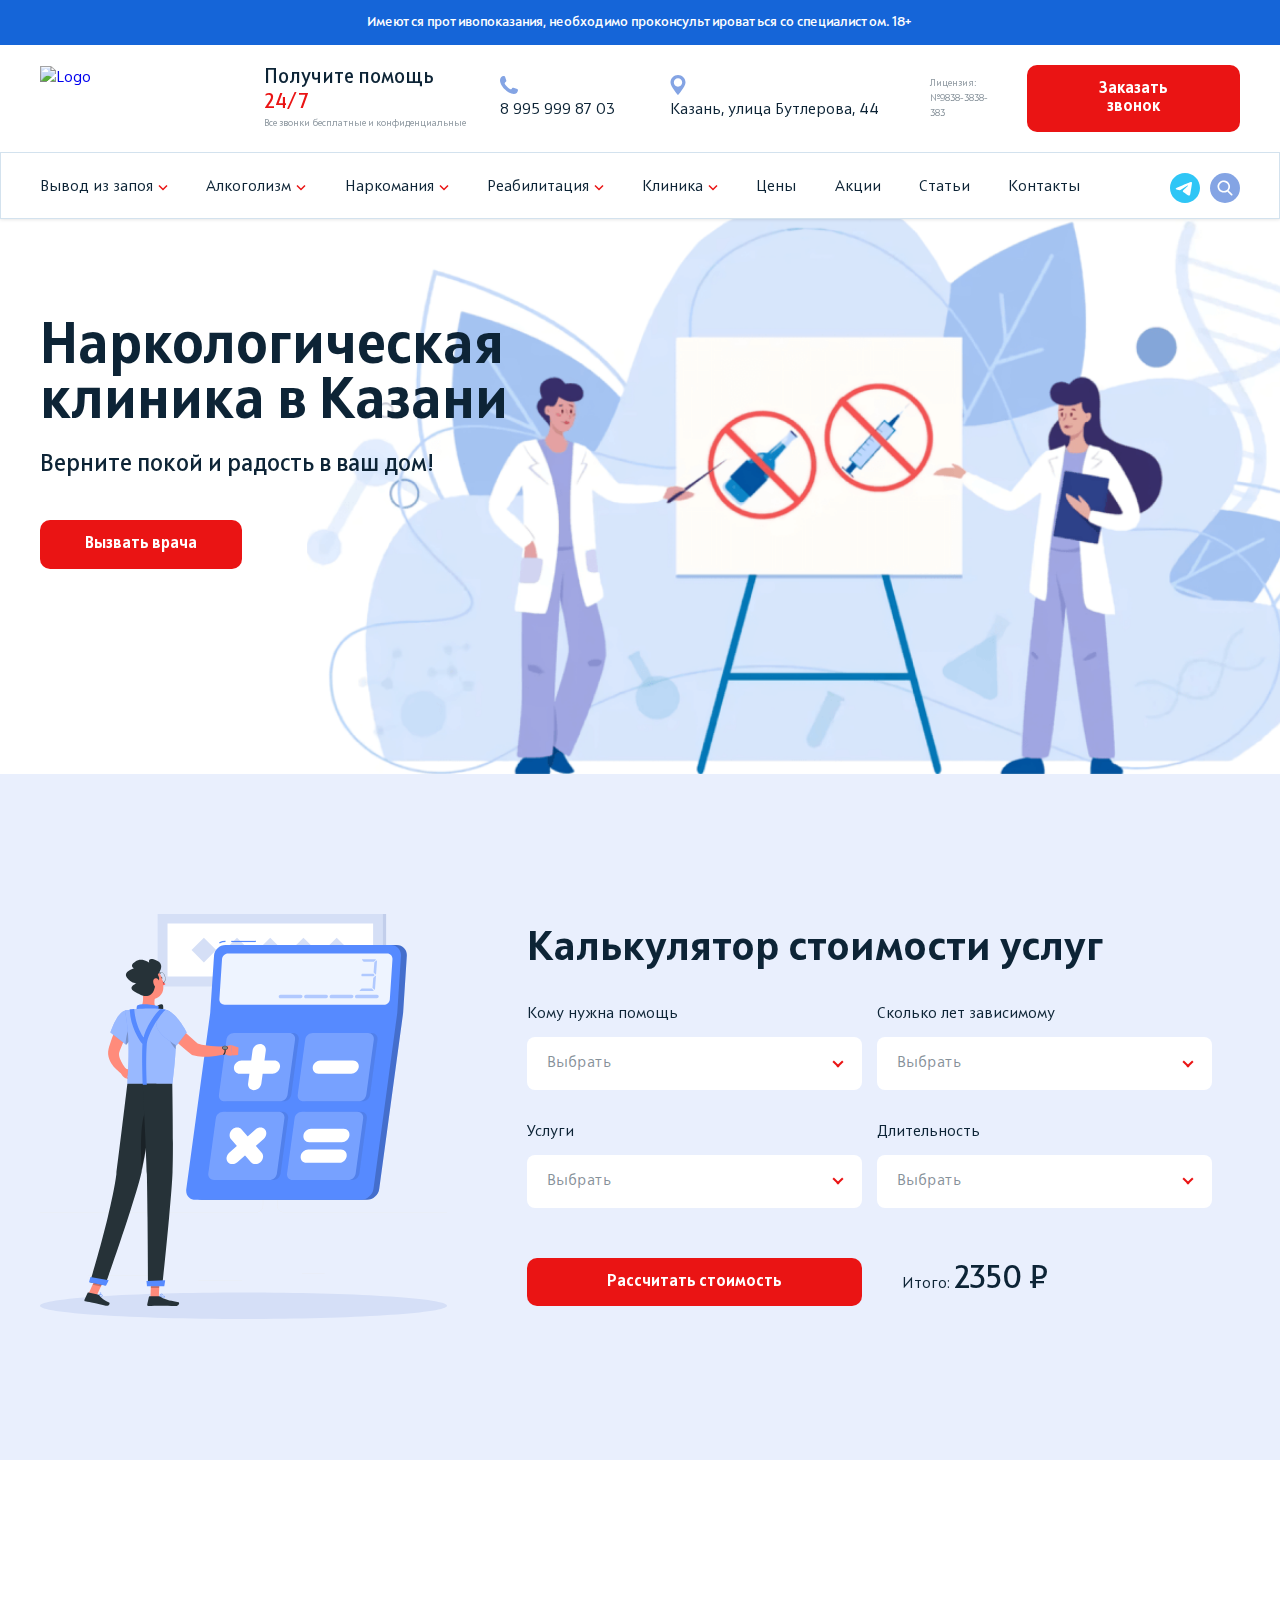
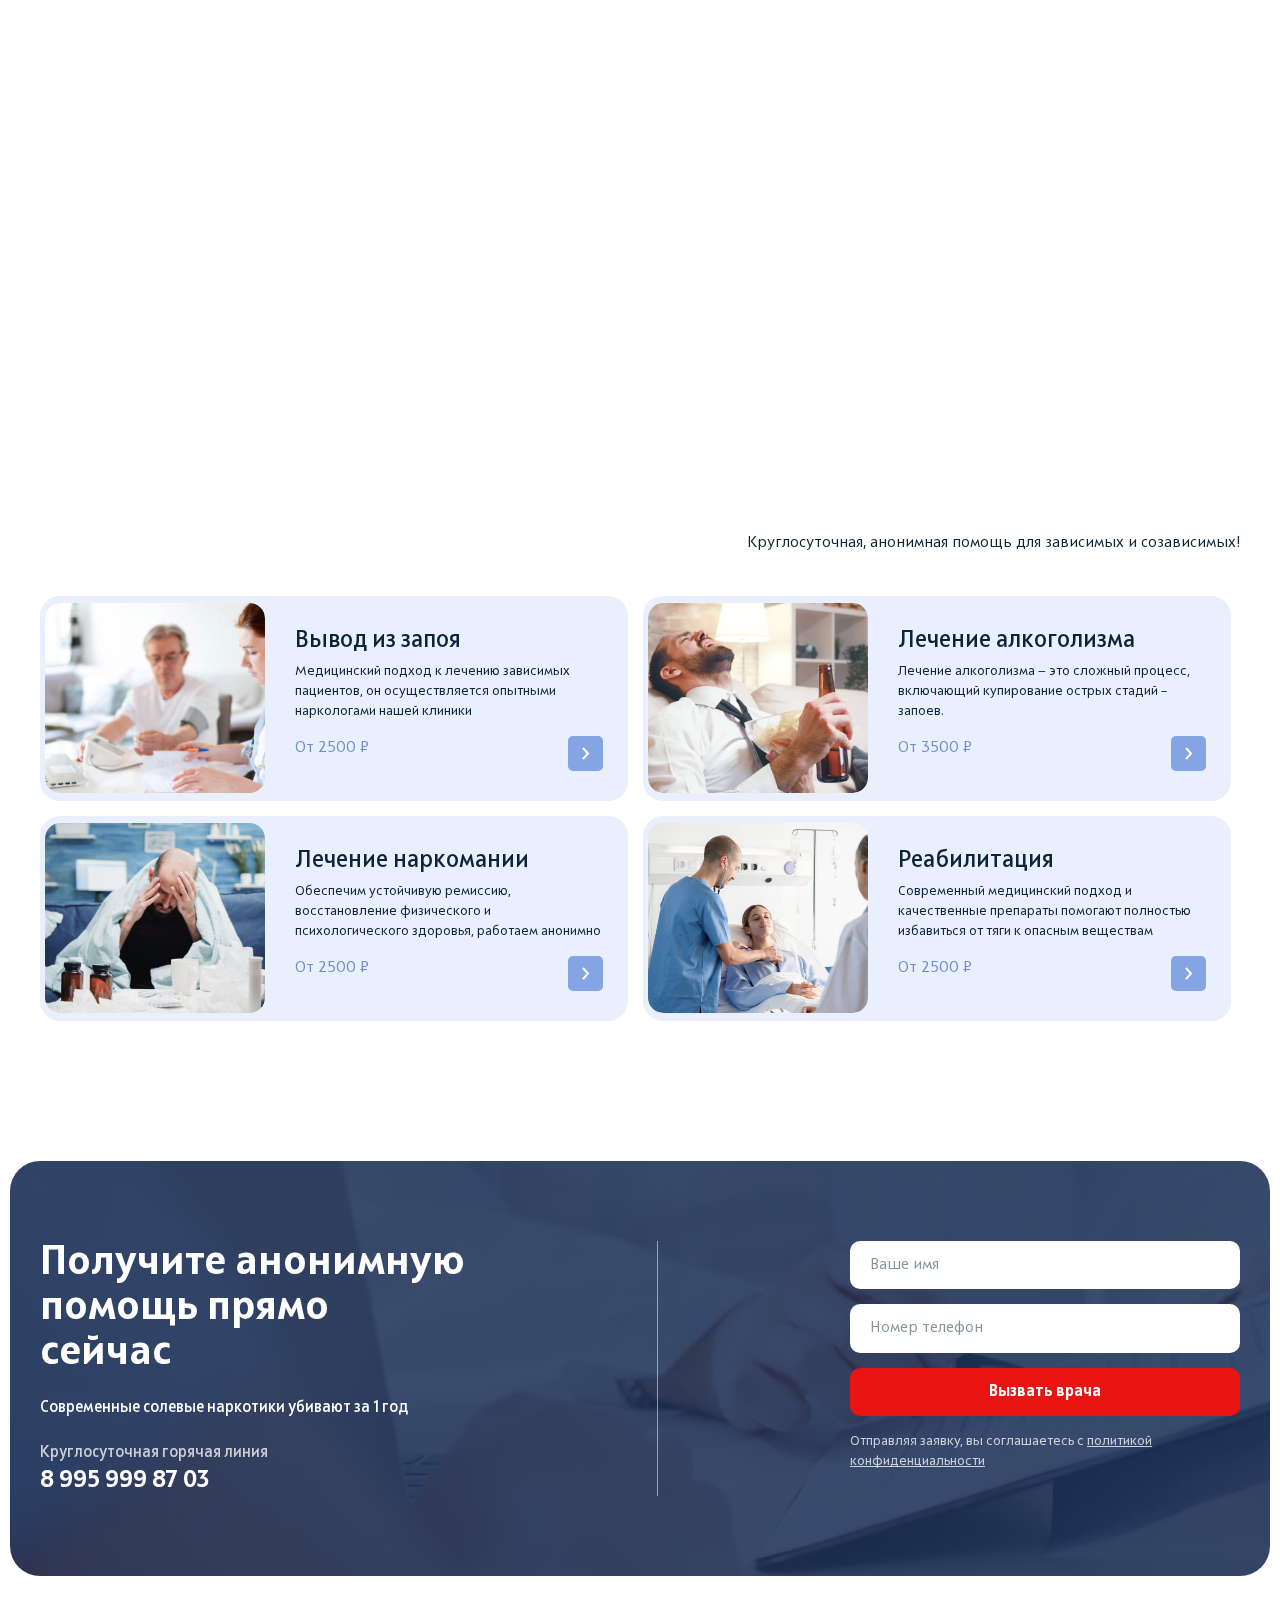
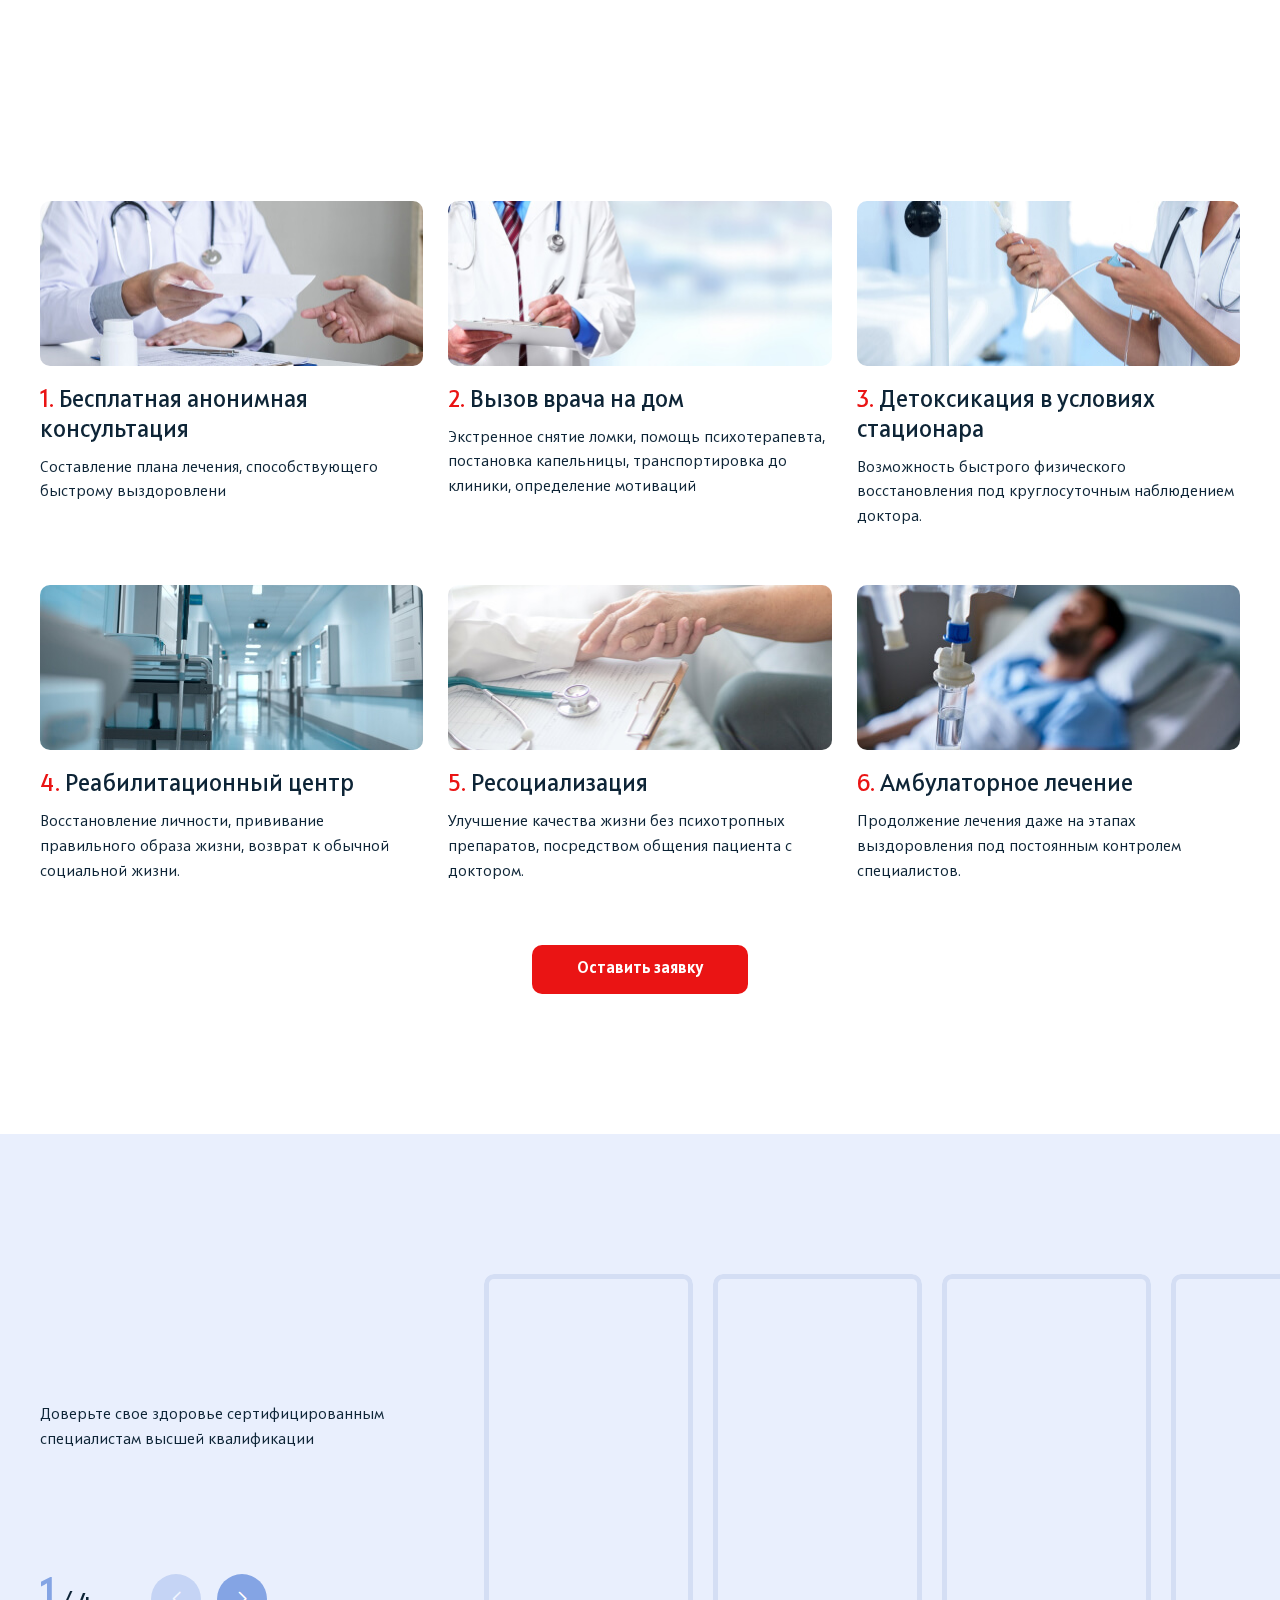
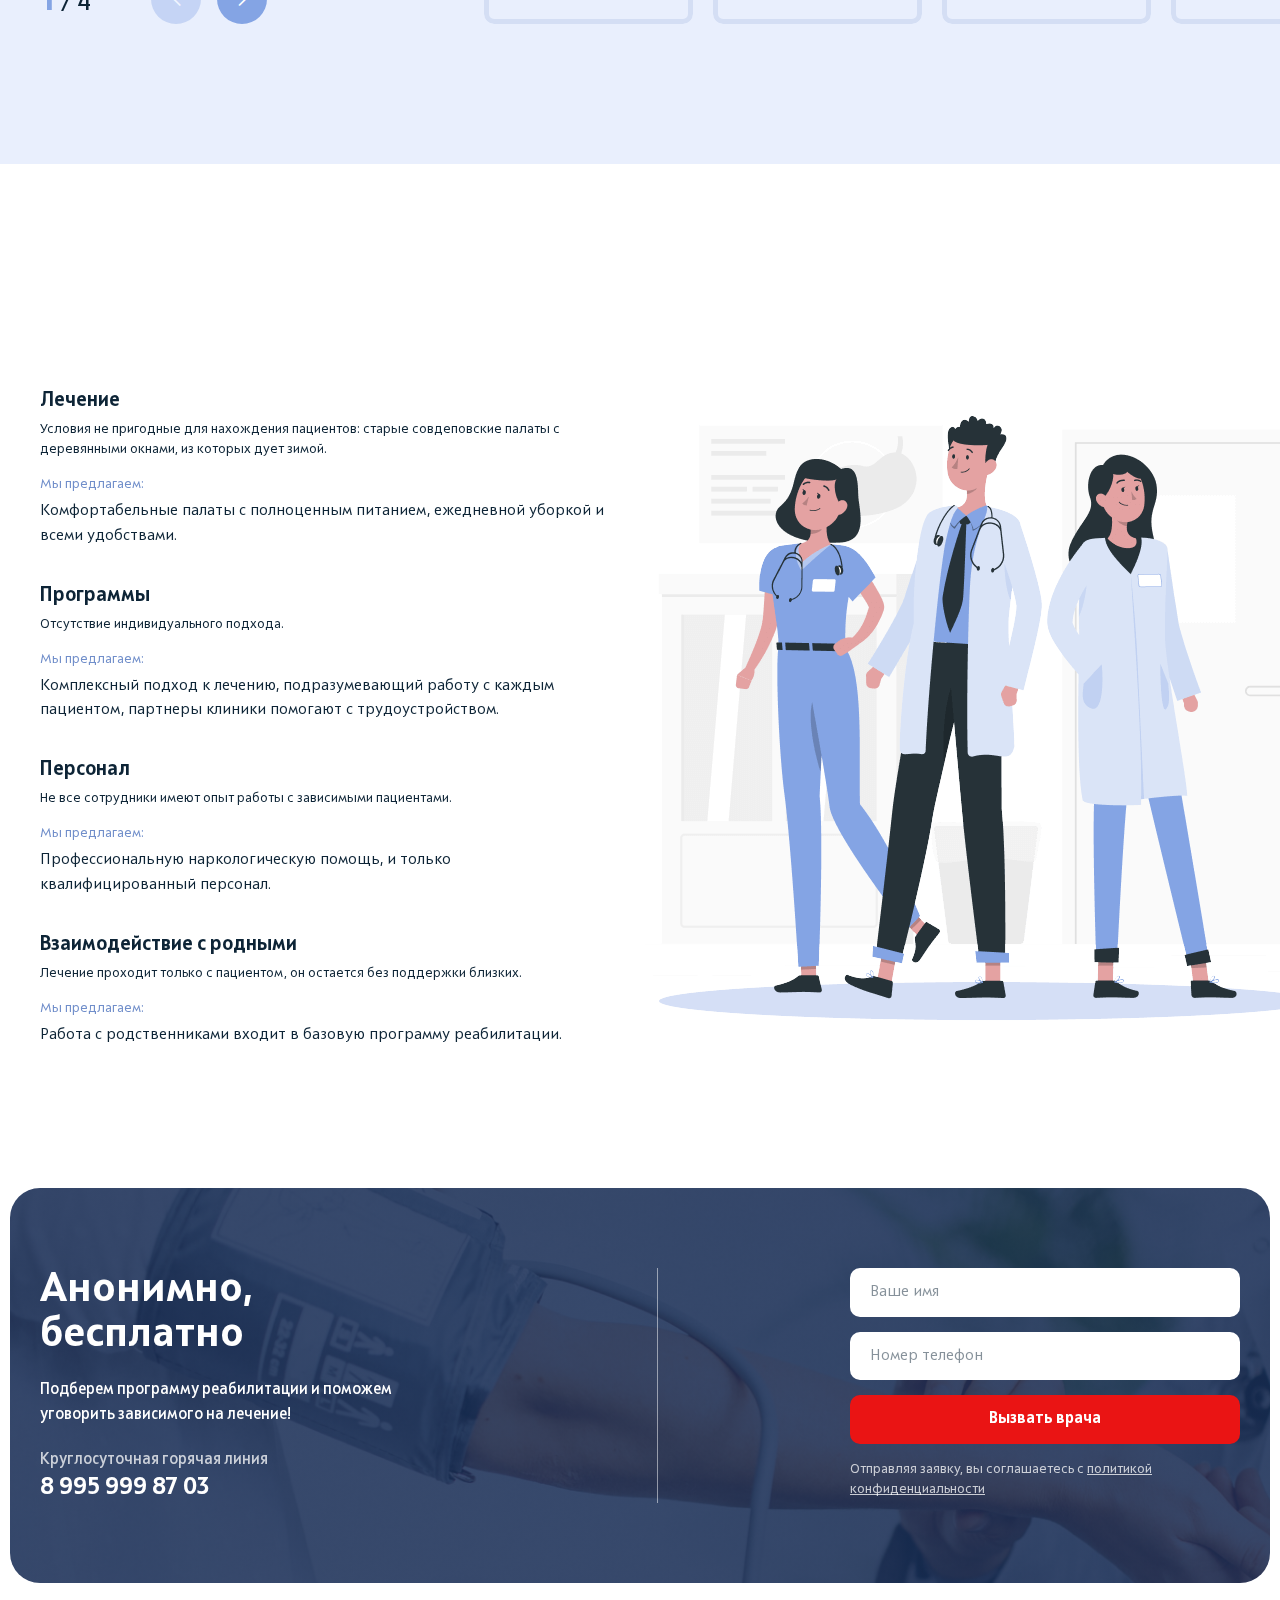
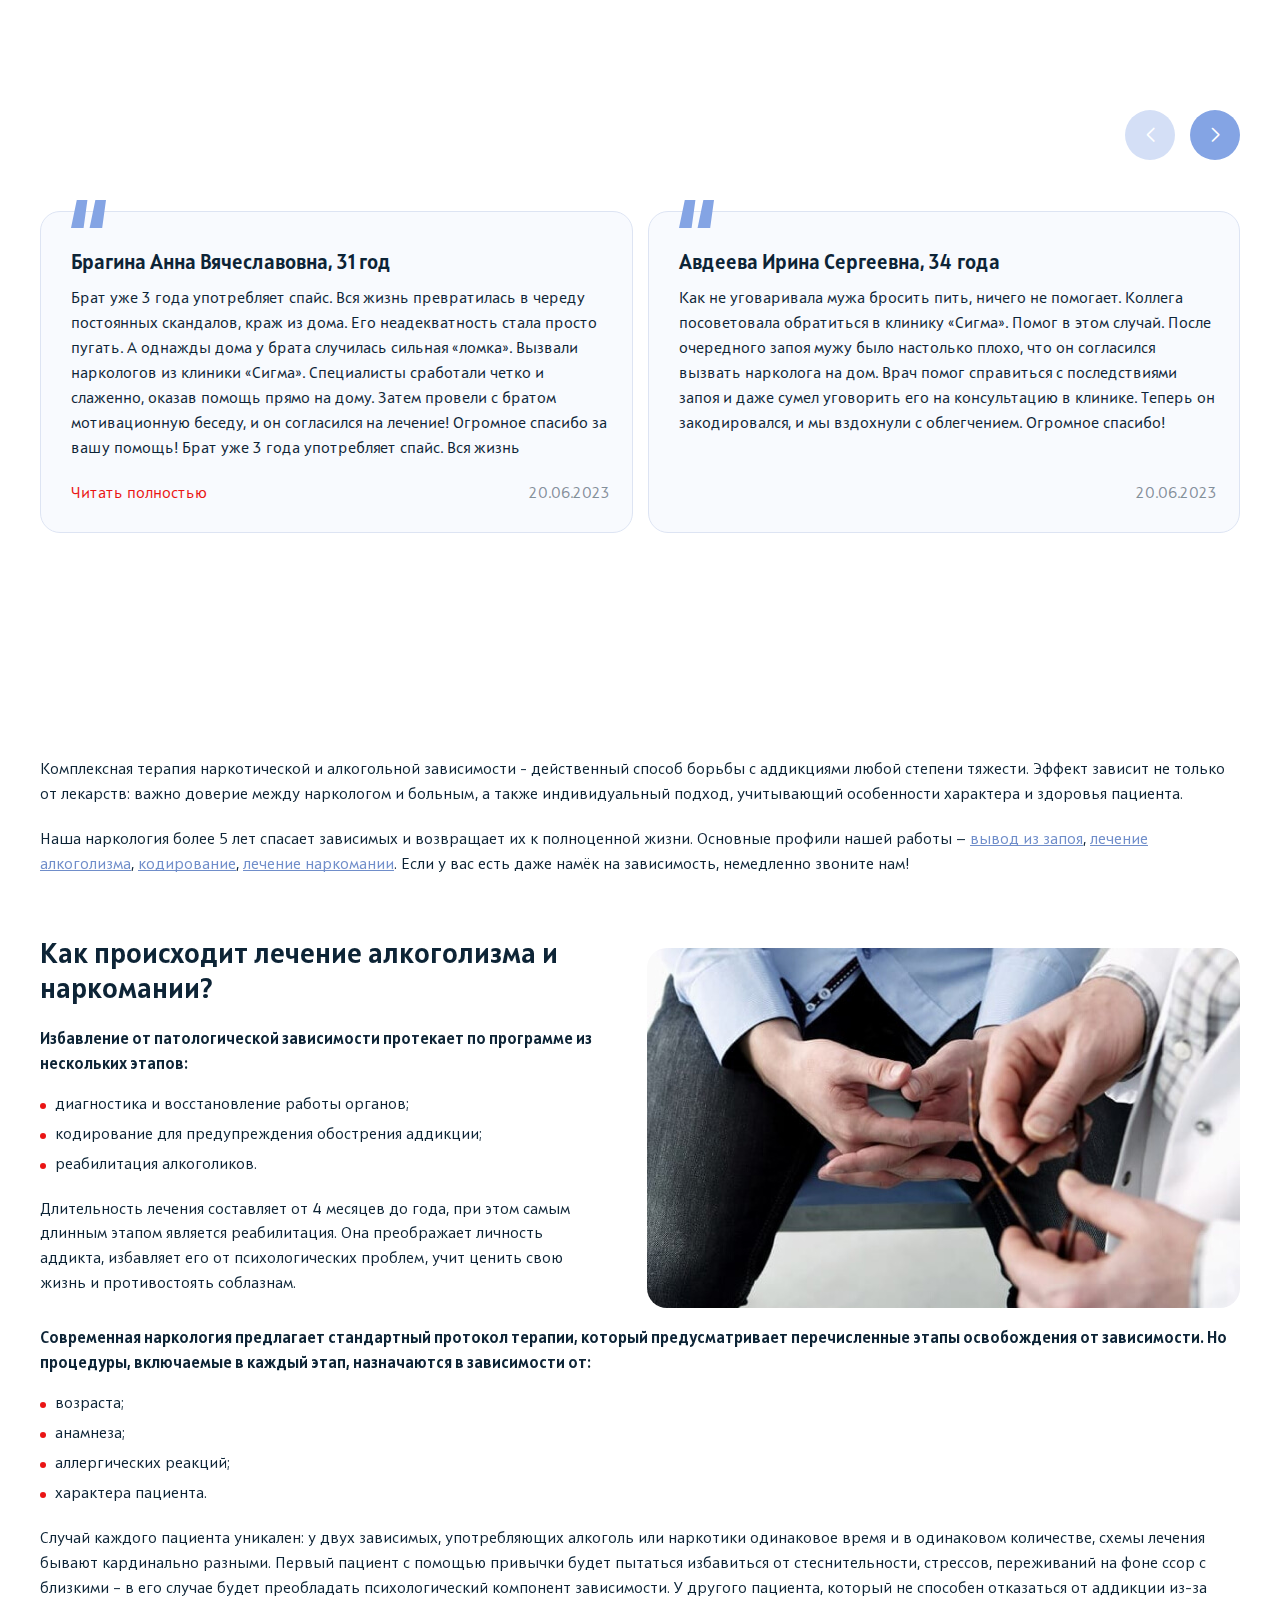
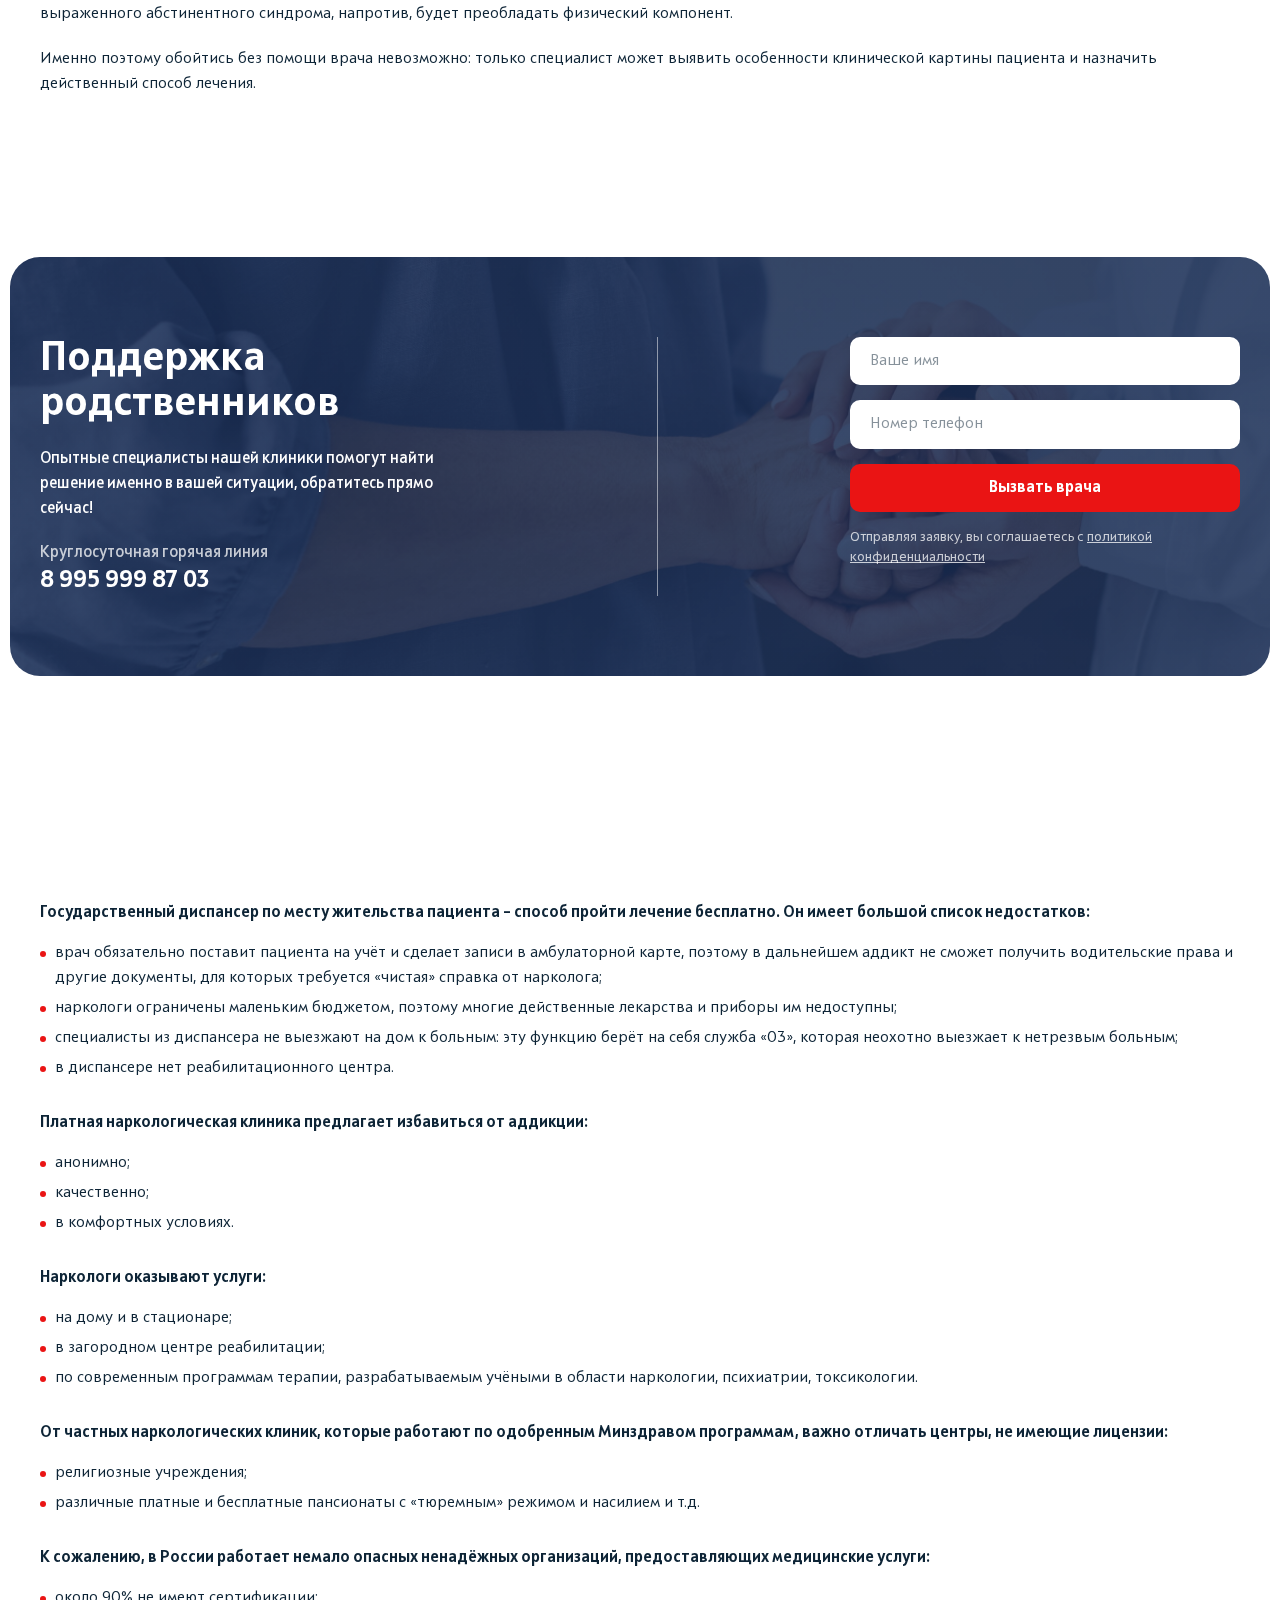
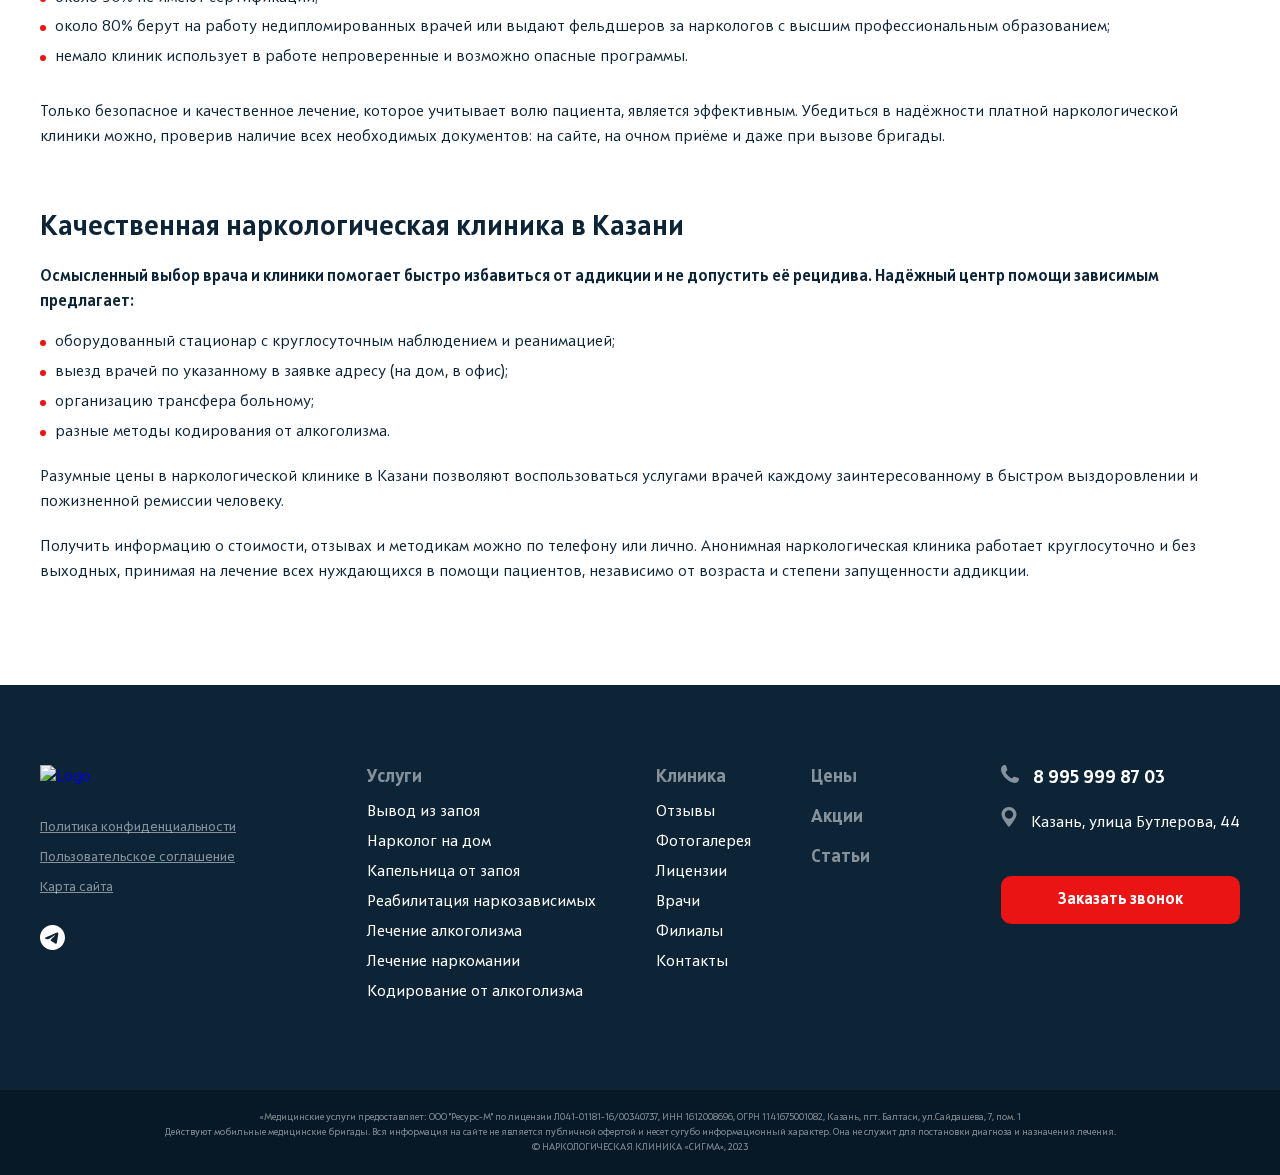
==== index.html @ ef11f9b7 "first commit" ====
<!DOCTYPE html>
<html lang="ru">
<head>
    <meta http-equiv="Content-Type" content="text/html; charset=utf-8" />
    <link rel="stylesheet" href="assets/css/build/swiper.min.css">
    <link rel="stylesheet" href="assets/css/build/fancybox.min.css">
    <link rel="stylesheet" href="assets/css/style.css">
    
    <title>Name</title>
    <meta name='keywords' content='' />
    <meta name='description' content='' />
    <meta name="viewport" content="width=device-width, initial-scale=1, maximum-scale=1, user-scalable=0" />
    <meta http-equiv="X-UA-Compatible" content="IE=edge">

    <script src="assets/js/build/swiper-bundle.min.js" defer></script> 
    <script src="assets/js/build/fancybox.min.js" defer></script>
    <script src="assets/js/main.js" defer></script>
</head>

<body>
    <header class="header" id="header">
        <div class="plashka header__plashka">
            <div class="container header__plashka-height">
                <p class="plashka__text">Имеются противопоказания, необходимо проконсультироваться со специалистом. 18+</p>
            </div>
        </div>

        <div class="header__inner">
            <div class="header__midle">
                <div class="container">
                    <div class="header__midle_row">
                        <div class="header__midle_right">
                            <a href="index.html" class="header__logo logo">
                                <picture class="logo__picture">
                                    <source srcset="assets/img/Logo.svg" type="image/svg+xml">
                                    <img src="assets/img/Logo.png" alt="Logo">
                                </picture>
                            </a>        

                            <div class="header__mobile-wrapper">
                                <div class="header__midle_info">
                                    <a href="tel:88000000000" class="header__btn-phone--mobile">
                                        <svg width="17" height="17" viewBox="0 0 17 17" fill="none" xmlns="http://www.w3.org/2000/svg">
                                            <path d="M16.1501 12.7584V12.7026C16.1377 12.3119 15.8773 11.9647 15.5053 11.8468L12.3057 10.7926C11.9213 10.6685 11.4997 10.7988 11.2516 11.1275C11.078 11.3631 10.8796 11.6298 10.7246 11.8406C10.489 12.1631 10.0673 12.2933 9.68908 12.1631C9.14342 11.9771 8.69697 11.6856 7.9901 11.0965C7.23983 10.4639 6.54536 9.76314 5.90669 9.01276C5.31763 8.30579 5.0262 7.85309 4.84018 7.31356C4.70997 6.93527 4.84638 6.51978 5.16261 6.27792C5.37344 6.12288 5.64006 5.92444 5.87569 5.75079C6.20432 5.50894 6.33453 5.08724 6.21052 4.69655L5.15641 1.4966C5.0324 1.12451 4.69137 0.864047 4.30073 0.851644H4.24492C3.40784 0.814436 2.27932 1.29195 1.73367 1.91829C-0.67838 4.70275 2.35373 9.6143 4.87119 12.1321C7.38864 14.6499 12.2995 17.6762 15.0836 15.27C15.7037 14.7181 16.1811 13.5894 16.1501 12.7584Z" fill="white" />
                                        </svg>
                                    </a>
                                    <div class="burger__menu">
                                        <span> </span>
                                        <span> </span>
                                        <span> </span>
                                    </div>                                    
                                </div>
                            </div>


                            <div class="header__under-logo">
                                <p class="header__under-logo_top">Получите помощь <span>24/7</span></p>
                                <p class="header__under-logo_bottom">Все звонки бесплатные и конфиденциальные</p>
                            </div>                                 
                        </div>


                        <div class="header__midle_left">
                            <div class="header__midle_phone">
                                <img src="assets/img/icons/phone.svg" class="header__midle_img">
                                <p class="header__midle_text"><a href="tel:88000000000">8 995 999 87 03</a></p>
                            </div>                            
                            <div class="header__midle_adres">
                                <img src="assets/img/icons/location.svg" class="header__midle_img">
                                <p class="header__midle_text"><a href="#">Казань</a>, улица Бутлерова, 44</p>
                            </div>
                            <div class="header__midle_license">
                                <p>Лицензия:</p>
                                <p>№9838-3838-383</p>
                            </div>
                            <button class="standart-btn header__midle_btn popup-btn" data-path="popup-call">Заказать звонок</button>
                        </div>
                    </div>                        
                </div>
            </div>

            <div class="header__bottom">
                <div class="container">
                    <div class="header__bottom_row">
                        <nav class="header__bottom_nav">
                            <ul class="header__bottom_list">
                                <li class="header__nav_item hide-item">
                                    <button class="header__nav_link header__link hide-item__link">Вывод из запоя</button>
                                    <div class="hide-item__content header__content">
                                        <ul class="header__submenu">
                                            <li class="header__sublink"><a href="#">Вывод из запоя</a></li>
                                            <li class="header__sublink"><a href="#">Вывод из запоя на дому</a></li>
                                            <li class="header__sublink"><a href="#">Детоксикация организма</a></li>
                                            <li class="header__sublink"><a href="#">Капельница от запоя</a></li>
                                            <li class="header__sublink"><a href="#">Капельница от похмелья</a></li>
                                        </ul>
                                    </div>
                                </li>

                                <li class="header__nav_item hide-item">
                                    <button class="header__nav_link header__link hide-item__link">Алкоголизм</button>
                                    <div class="hide-item__content header__content">
                                        <ul class="header__submenu">
                                            <li class="header__sublink"><a href="#">Лечение алкоголизма</a></li>
                                            <li class="header__sublink"><a href="#">Лечение пивного алкоголизма</a></li>
                                            <li class="header__sublink"><a href="#">Лечение женского алкоголизма</a></li>
                                            <li class="header__sublink"><a href="#">Лечение алкоголизма в стационаре</a></li>
                                            <li class="header__sublink"><a href="#">Принудительное лечение</a></li>
                                            <li class="header__sublink"><a href="#">Кодирование алкоголизма</a></li>
                                        </ul>
                                    </div>
                                </li>

                                <li class="header__nav_item hide-item">
                                    <button class="header__nav_link header__link hide-item__link">Наркомания</button>
                                    <div class="hide-item__content header__content">
                                        <ul class="header__submenu">
                                            <li class="header__sublink"><a href="#">Вывод из запоя</a></li>
                                            <li class="header__sublink"><a href="#">Вывод из запоя на дому</a></li>
                                            <li class="header__sublink"><a href="#">Детоксикация организма</a></li>
                                            <li class="header__sublink"><a href="#">Капельница от запоя</a></li>
                                            <li class="header__sublink"><a href="#">Капельница от похмелья</a></li>
                                        </ul>
                                    </div>
                                </li>

                                <li class="header__nav_item hide-item">
                                    <button class="header__nav_link header__link hide-item__link">Реабилитация</button>
                                    <div class="hide-item__content header__content">
                                        <ul class="header__submenu">
                                            <li class="header__sublink"><a href="#">Лечение алкоголизма</a></li>
                                            <li class="header__sublink"><a href="#">Лечение пивного алкоголизма</a></li>
                                            <li class="header__sublink"><a href="#">Лечение женского алкоголизма</a></li>
                                            <li class="header__sublink"><a href="#">Лечение алкоголизма в стационаре</a></li>
                                            <li class="header__sublink"><a href="#">Принудительное лечение</a></li>
                                            <li class="header__sublink"><a href="#">Кодирование алкоголизма</a></li>
                                        </ul>
                                    </div>
                                </li>

                                <li class="header__nav_item hide-item">
                                    <button class="header__nav_link header__link hide-item__link">Клиника</button>
                                    <div class="hide-item__content header__content">
                                        <ul class="header__submenu">
                                            <li class="header__sublink"><a href="services.html">Услуги</a></li>
                                            <li class="header__sublink"><a href="#">Отзывы</a></li>
                                            <li class="header__sublink"><a href="#">Фотогалерея</a></li>
                                            <li class="header__sublink"><a href="#">Лицензии</a></li>
                                            <li class="header__sublink"><a href="#">Врачи</a></li>
                                            <li class="header__sublink"><a href="#">Филиалы</a></li>
                                            <li class="header__sublink"><a href="#">Контакты</a></li>
                                        </ul>
                                    </div>
                                </li>
                                <li class="header__nav_item">
                                        <a href="#" class="header__nav_link header__link ">Цены</a>
                                </li>
                                <li class="header__nav_item">
                                        <a href="#" class="header__nav_link header__link ">Акции</a>
                                </li>
                                <li class="header__nav_item">
                                        <a href="#" class="header__nav_link header__link ">Статьи</a>
                                </li>
                                <li class="header__nav_item">
                                    <a href="#" class="header__nav_link header__link ">Контакты</a>
                                </li>
                            </ul>
                        </nav>

                        <div class="header__bottom_right">
                            <a class="header__bottom_tg">
                                <img src="assets/img/icons/telegram.svg" alt="tg">
                            </a>
                            <button class="standart-btn blue-btn header__bottom_search">
                                <svg width="16" height="16" viewBox="0 0 16 16" fill="none" xmlns="http://www.w3.org/2000/svg">
                                    <path d="M5.87408 0.545327C2.63715 0.999447 0.285221 3.81792 0.515564 6.96746C0.676198 9.17067 2.00976 11.0721 4.0677 12.0243C5.39823 12.6425 6.90456 12.789 8.34117 12.4374C8.93522 12.2909 9.67777 11.9804 10.1445 11.6786L10.3506 11.5467L10.5537 11.743C10.6658 11.8514 11.5266 12.7099 12.4631 13.6503C13.5694 14.7607 14.2119 15.3848 14.2907 15.4229C14.3725 15.4639 14.4877 15.4873 14.6483 15.4932C14.8544 15.5049 14.9029 15.4961 15.0484 15.4287C15.3394 15.2881 15.5 15.0361 15.5 14.7021C15.5 14.3623 15.5121 14.3769 13.5027 12.3612C12.5025 11.3563 11.666 10.5155 11.6478 10.4862C11.6145 10.4451 11.6236 10.4188 11.7054 10.325C11.8903 10.0994 12.2237 9.58963 12.3813 9.28786C12.6783 8.71362 12.8905 8.07199 12.9905 7.43037C13.0632 6.97625 13.0632 6.13539 12.9905 5.66956C12.8177 4.57088 12.3358 3.51908 11.6236 2.69873C10.587 1.50337 9.21405 0.759203 7.63196 0.542397C7.23795 0.486732 6.27415 0.489661 5.87408 0.545327ZM7.42586 2.14207C8.72609 2.312 9.97479 3.10012 10.6931 4.20465C11.2083 5.00156 11.4599 6.00355 11.369 6.91765C11.2356 8.30345 10.5022 9.50467 9.32316 10.2635C7.78653 11.2567 5.79224 11.2596 4.24955 10.2752C2.50076 9.15895 1.74608 7.08172 2.39468 5.18321C2.63412 4.48298 2.97963 3.9439 3.53124 3.41361C4.57991 2.39696 5.94985 1.95163 7.42586 2.14207Z" />
                                    </svg>
                                    
                            </button>
                        </div>                    
                    </div>
                </div>

                <div class="header-mobile__wrapper">
                    <div class="header-mobile__content">
                        <div class="header-mobile__contacts">
                            <div class="header__midle_phone">
                                <img src="assets/img/icons/phone.svg" class="header__midle_img">
                                <a href="tel:89959998703"  class="header-mobile__phone">8 995 999 87 03</a>
                            </div>                            
                            <div class="header__midle_adres">
                                <img src="assets/img/icons/location.svg" class="header__midle_img">
                                <p class="header-mobile__location">Казань, улица Бутлерова, 44</p>
                            </div>
                        </div>   

                        <div class="header-mobile__bottom">
                            <button class="standart-btn header-mobile__btn popup-btn" data-path="popup-call">Заказать звонок</button>
                            <a href="#" class="header-mobile__tg">
                                <svg width="24" height="24" viewBox="0 0 24 24" fill="none" xmlns="http://www.w3.org/2000/svg">
                                    <path d="M12 0C5.376 0 0 5.376 0 12C0 18.624 5.376 24 12 24C18.624 24 24 18.624 24 12C24 5.376 18.624 0 12 0ZM17.568 8.16C17.388 10.056 16.608 14.664 16.212 16.788C16.044 17.688 15.708 17.988 15.396 18.024C14.7 18.084 14.172 17.568 13.5 17.124C12.444 16.428 11.844 15.996 10.824 15.324C9.636 14.544 10.404 14.112 11.088 13.416C11.268 13.236 14.34 10.44 14.4 10.188C14.4083 10.1498 14.4072 10.1102 14.3968 10.0726C14.3863 10.0349 14.3668 10.0004 14.34 9.972C14.268 9.912 14.172 9.936 14.088 9.948C13.98 9.972 12.3 11.088 9.024 13.296C8.544 13.62 8.112 13.788 7.728 13.776C7.296 13.764 6.48 13.536 5.868 13.332C5.112 13.092 4.524 12.96 4.572 12.54C4.596 12.324 4.896 12.108 5.46 11.88C8.964 10.356 11.292 9.348 12.456 8.868C15.792 7.476 16.476 7.236 16.932 7.236C17.028 7.236 17.256 7.26 17.4 7.38C17.52 7.476 17.556 7.608 17.568 7.704C17.556 7.776 17.58 7.992 17.568 8.16Z" fill="white" />
                                </svg>
                            </a>
                        </div>
                    </div>
                </div>
            </div>
        </div>
    </header>


    <main>
        <section class="intro">
            <div class="container">
                <div class="intro__content">
                    <h1 class="title-h1 intro__title  animation-item text-animation">Наркологическая клиника в Казани</h1>
                    <p class="intro__subtitle">Верните покой и радость в ваш дом!</p>
                    <button class="standart-btn intro__btn popup-btn" data-path="popup-call">Вызвать врача</button>
                </div>
                <img src="assets/img/sections/intro/intro.png" class="intro__bg">
            </div>
        </section>

        <section class="calculator section">
            <div class="container">
                <div class="calculator__grid">
                    <div class="calculator__image">
                        <img src="assets/img/sections/calculator/calcularor-img.svg" alt="calcularor">
                    </div>

                    <form action="" class="calculator__form">
                        <h2 class="calculator__title title">Калькулятор стоимости услуг</h2>
                        <div class="calculator__form_inputs">
                            <div class="calculator__form_inp">
                                <label for="name" class="calculator__form_label form-label">Кому нужна помощь</label>
                                <div id="name" class="__select" data-state="">
                                    <div class="__select__title calculator__form_input form-input" data-default="Option 0">Выбрать</div>
                                    <div class="__select__content">
                                        <input id="singleSelect1" class="__select__input" type="radio" name="singleSelect" />
                                        <label for="singleSelect1" class="__select__label">Мне</label>
                                        <input id="singleSelect2" class="__select__input" type="radio" name="singleSelect" />
                                        <label for="singleSelect2" class="__select__label">Родственнику</label>
                                    </div>
                                </div>                                
                            </div>

                            <div class="calculator__form_inp">
                                <label for="name" class="calculator__form_label form-label">Сколько лет зависимому</label>
                                <div id="name" class="__select" data-state="">
                                    <div class="__select__title calculator__form_input form-input" data-default="Option 0">Выбрать</div>
                                    <div class="__select__content">
                                        <input id="singleSelect1" class="__select__input" type="radio" name="singleSelect" />
                                        <label for="singleSelect1" class="__select__label">меньше 25</label>
                                        <input id="singleSelect2" class="__select__input" type="radio" name="singleSelect" />
                                        <label for="singleSelect2" class="__select__label">25-50</label>
                                        <input id="singleSelect3" class="__select__input" type="radio" name="singleSelect" />
                                        <label for="singleSelect3" class="__select__label">50+</label>
                                    </div>
                                </div>                                
                            </div>

                            <div class="calculator__form_inp">
                                <label for="servise" class="calculator__form_label form-label">Услуги</label>
                                <div id="servise" class="__select" data-state="">
                                    <div class="__select__title calculator__form_input form-input" data-default="Option 0">Выбрать</div>
                                    <div class="__select__content">
                                        <input id="singleSelect0" class="__select__input" type="radio" name="singleSelect" />
                                        <label for="singleSelect0" class="__select__label">Лечение алкоголизма</label>
                                        <input id="singleSelect1" class="__select__input" type="radio" name="singleSelect" />
                                        <label for="singleSelect1" class="__select__label">Лечение алкоголизма</label>
                                        <input id="singleSelect2" class="__select__input" type="radio" name="singleSelect" />
                                        <label for="singleSelect2" class="__select__label">Лечение алкоголизма</label>
                                        <input id="singleSelect3" class="__select__input" type="radio" name="singleSelect" />
                                        <label for="singleSelect3" class="__select__label">Лечение алкоголизма</label>
                                        <input id="singleSelect4" class="__select__input" type="radio" name="singleSelect" />
                                        <label for="singleSelect4" class="__select__label">Лечение алкоголизма</label>
                                        <input id="singleSelect5" class="__select__input" type="radio" name="singleSelect" />
                                        <label for="singleSelect5" class="__select__label">Лечение алкоголизма</label>
                                        <input id="singleSelect6" class="__select__input" type="radio" name="singleSelect" />
                                        <label for="singleSelect6" class="__select__label">Лечение алкоголизма</label>
                                        <input id="singleSelect7" class="__select__input" type="radio" name="singleSelect" />
                                        <label for="singleSelect7" class="__select__label">Лечение алкоголизма</label>
                                        <input id="singleSelect8" class="__select__input" type="radio" name="singleSelect" />
                                        <label for="singleSelect8" class="__select__label">Лечение алкоголизма</label>
                                        <input id="singleSelect9" class="__select__input" type="radio" name="singleSelect" />
                                        <label for="singleSelect9" class="__select__label">Лечение алкоголизма</label>
                                        <input id="singleSelect10" class="__select__input" type="radio" name="singleSelect" />
                                        <label for="singleSelect10" class="__select__label">Лечение алкоголизма</label>
                                        
                                    </div>
                                </div>                                
                            </div>

                            <div class="calculator__form_inp">
                                <label for="name" class="calculator__form_label form-label">Длительность</label>
                                <div id="name" class="__select" data-state="">
                                    <div class="__select__title calculator__form_input form-input" data-default="Option 0">Выбрать</div>
                                    <div class="__select__content">
                                        <input id="singleSelect1" class="__select__input" type="radio" name="singleSelect" />
                                        <label for="singleSelect1" class="__select__label">до 5 дней</label>
                                        <input id="singleSelect2" class="__select__input" type="radio" name="singleSelect" />
                                        <label for="singleSelect2" class="__select__label">от 5 до 14 дней</label>
                                        <input id="singleSelect3" class="__select__input" type="radio" name="singleSelect" />
                                        <label for="singleSelect3" class="__select__label">от 14 дней до месяца</label>
                                        <input id="singleSelect4" class="__select__input" type="radio" name="singleSelect" />
                                        <label for="singleSelect4" class="__select__label">больше месяца</label>
                                    </div>
                                </div>                                
                            </div>
                        </div>

                        <div class="calculator__form_btns">
                            <button class="standart-btn akcent-btn popup-btn calculator__form_btn" data-path="popup-ok">Рассчитать стоимость</button>
                            <p class="calculator__form_total">Итого: <span>2350 ₽</span></p>
                        </div>
                    </form>                     
                </div>
            </div>
        </section>

        <section class="stages section">
            <div class="container">
                <h2 class="stages__title title animation-item text-animation">Этапы нашей работы</h2>

                <div class="stages__items">
                    <ol class="stages__list">
                        <li class="stages__item animation-item transform-item">
                            <img src="assets/img/sections/stages/stages-1.png" alt="Входящая заявка">
                            <p>Входящая заявка</p>
                        </li>

                        <li class="stages__item animation-item transform-item">
                            <img src="assets/img/sections/stages/stages-2.png" alt="Сбор анамнеза">
                            <p>Сбор анамнеза</p>
                        </li>

                        <li class="stages__item animation-item transform-item">
                            <img src="assets/img/sections/stages/stages-3.png" alt="Выезд врачей">
                            <p>Выезд врачей</p>
                        </li>

                        <li class="stages__item animation-item transform-item">
                            <img src="assets/img/sections/stages/stages-4.png" alt="Оплата услуг">
                            <p>Оплата услуг</p>
                        </li>

                        <li class="stages__item animation-item transform-item">
                            <img src="assets/img/sections/stages/stages-5.png" alt="Оказание помощи">
                            <p>Оказание помощи</p>
                        </li>

                        <li class="stages__item animation-item transform-item">
                            <img src="assets/img/sections/stages/stages-6.png" alt="Проверка качества">
                            <p>Проверка качества</p>
                        </li>
                    </ol>
                </div>
            </div>
        </section>

        <section class="services section">
            <div class="container">
                <div class="services__top">
                    <h2 class="services__title title  animation-item text-animation">Услуги клиники</h2>                    
                    <p class="services__subtitle">Круглосуточная, анонимная помощь для зависимых и созависимых!</p>                    
                </div>

                <div class="services__cards">

                    <div class="services__card">
                        <div class="services__image">
                            <img src="assets/img/sections/services/service-1.jpg" alt="Photo service">
                        </div>
                        <div class="services__content">
                            <div class="services__card_info">
                                <p class="services__card_title">Вывод из запоя</p>
                                <p class="services__card_text">Медицинский подход к лечению зависимых пациентов, он осуществляется опытными наркологами нашей клиники</p>                                
                            </div>
                            <div class="services__card_bottom">
                                <p class="services__card_price">От 2500 ₽</p>
                                <button class="standart-btn blue-btn services__card_btn">
                                    <svg width="8" height="13" viewBox="0 0 8 13" fill="none" xmlns="http://www.w3.org/2000/svg">
                                        <path d="M1 1L6 6.5L1 12" stroke="white" stroke-width="2" />
                                    </svg>
                                </button>
                            </div>
                        </div>
                    </div>

                    <div class="services__card">
                        <div class="services__image">
                            <img src="assets/img/sections/services/service-2.jpg" alt="Photo service">
                        </div>
                        <div class="services__content">
                            <div class="services__card_info">
                                <p class="services__card_title">Лечение алкоголизма </p>
                                <p class="services__card_text">Лечение алкоголизма — это сложный процесс, включающий купирование острых стадий – запоев.</p>                                
                            </div>
                            <div class="services__card_bottom">
                                <p class="services__card_price">От 3500 ₽</p>
                                <button class="standart-btn blue-btn services__card_btn">
                                    <svg width="8" height="13" viewBox="0 0 8 13" fill="none" xmlns="http://www.w3.org/2000/svg">
                                        <path d="M1 1L6 6.5L1 12" stroke="white" stroke-width="2" />
                                    </svg>
                                </button>
                            </div>
                        </div>
                    </div>

                    <div class="services__card">
                        <div class="services__image">
                            <img src="assets/img/sections/services/service-3.jpg" alt="Photo service">
                        </div>
                        <div class="services__content">
                            <div class="services__card_info">
                                <p class="services__card_title">Лечение наркомании</p>
                                <p class="services__card_text">Обеспечим устойчивую ремиссию, восстановление физического и психологического здоровья, работаем анонимно</p>
                            </div>
                            <div class="services__card_bottom">
                                <p class="services__card_price">От 2500 ₽</p>
                                <button class="standart-btn blue-btn services__card_btn">
                                    <svg width="8" height="13" viewBox="0 0 8 13" fill="none" xmlns="http://www.w3.org/2000/svg">
                                        <path d="M1 1L6 6.5L1 12" stroke="white" stroke-width="2" />
                                    </svg>
                                </button>
                            </div>
                        </div>
                    </div>

                    <div class="services__card">
                        <div class="services__image">
                            <img src="assets/img/sections/services/service-4.jpg" alt="Photo service">
                        </div>
                        <div class="services__content">
                            <div class="services__card_info">
                                <p class="services__card_title">Реабилитация</p>
                                <p class="services__card_text">Современный медицинский подход и качественные препараты помогают полностью избавиться от тяги к опасным веществам</p>
                            </div>
                            <div class="services__card_bottom">
                                <p class="services__card_price">От 2500 ₽</p>
                                <button class="standart-btn blue-btn services__card_btn">
                                    <svg width="8" height="13" viewBox="0 0 8 13" fill="none" xmlns="http://www.w3.org/2000/svg">
                                        <path d="M1 1L6 6.5L1 12" stroke="white" stroke-width="2" />
                                    </svg>
                                </button>
                            </div>
                        </div>
                    </div>

                </div>
            </div>
        </section>

        <section class="forms padding-140 container-big">
            <div class="form__help section-big section-form">
                <div class="container">
                    <div class="section-form__row">
                        <div class="section-form__info">
                            <div class="section-form__top">
                                <h2 class="section-form__title form-title">Получите анонимную помощь прямо сейчас</h2>
                                <p class="section-form__subtitle form-subtitle">Современные солевые наркотики убивают за 1 год</p>                                
                            </div>
                            <div class="section-form__bottom">
                                <p class="section-form__text form-subtitle">Круглосуточная горячая линия</p>
                                <a href="tel:89959998703" class="section-form__phone">8 995 999 87 03</a>
                            </div>
                        </div>
                        <div class="line"></div>
                        <form class="section-form__form">
                            <input type="text" class="section-form__inp form-input" placeholder="Ваше имя">
                            <input type="tel" class="section-form__inp form-input" placeholder="Номер телефон">
                            <button class="standart-btn akcent-btn section-form__btn">Вызвать врача</button>
                            <p class="section-form__politic form-politic">Отправляя заявку, вы соглашаетесь с <a href="#" rel="nofollow">политикой конфиденциальности</a></p>
                        </form>
                    </div>
                </div>
            </div>
        </section>

        <section class="healing pb-140"> 
            <div class="container">
                <h2 class="healing__title title animation-item text-animation">6 этапов лечения зависимости</h2>

                <ol class="healing__cards">
                    <li class="healing__card">
                        <img src="assets/img/sections/healing/healing-1.jpg" alt="" class="healing__card_img">
                        <p class="healing__card_title">Бесплатная анонимная консультация</p>
                        <p class="healing__card_text">Составление плана лечения, способствующего быстрому выздоровлени</p>
                    </li>

                    <li class="healing__card">
                        <img src="assets/img/sections/healing/healing-2.jpg" alt="" class="healing__card_img">
                        <p class="healing__card_title">Вызов врача на дом</p>
                        <p class="healing__card_text">Экстренное снятие ломки, помощь психотерапевта, постановка капельницы, транспортировка до клиники, определение мотиваций</p>
                    </li>

                    <li class="healing__card">
                        <img src="assets/img/sections/healing/healing-3.jpg" alt="" class="healing__card_img">
                        <p class="healing__card_title">Детоксикация в условиях стационара</p>
                        <p class="healing__card_text">Возможность быстрого физического восстановления под круглосуточным наблюдением доктора.</p>
                    </li>

                    <li class="healing__card">
                        <img src="assets/img/sections/healing/healing-4.jpg" alt="" class="healing__card_img">
                        <p class="healing__card_title">Реабилитационный центр</p>
                        <p class="healing__card_text">Восстановление личности, прививание правильного образа жизни, возврат к обычной социальной жизни.</p>
                    </li>

                    <li class="healing__card">
                        <img src="assets/img/sections/healing/healing-5.jpg" alt="" class="healing__card_img">
                        <p class="healing__card_title">Ресоциализация</p>
                        <p class="healing__card_text">Улучшение качества жизни без психотропных препаратов, посредством общения пациента с доктором.</p>
                    </li>

                    <li class="healing__card">
                        <img src="assets/img/sections/healing/healing-6.jpg" alt="" class="healing__card_img">
                        <p class="healing__card_title">Амбулаторное лечение</p>
                        <p class="healing__card_text">Продолжение лечения даже на этапах выздоровления под постоянным контролем специалистов.</p>
                    </li>
                </ol>

                <button class="standart-btn healing__btn popup-btn" data-path="popup-call">Оставить заявку</button>
            </div>
        </section>

        <section class="license padding-140">
            <div class="container">
                <div class="license__row">
                    <div class="license__left">
                        <div class="license__top">
                            <h2 class="license__title title title-right  animation-item transform-item">Лицензии клиники</h2>     
                            <p class="license__text">Доверьте свое здоровье сертифицированным специалистам высшей квалификации</p>                            
                        </div>

                        <div class="license__pagination">
                            <div class="license__swiper-pagination swiper-pagination"></div> 
                            <div class="license__swiper-btns">
                                <div class="license__swiper-button-prev swiper-button-prev"></div>    
                                <div class="license__swiper-button-next swiper-button-next"></div>                                    
                            </div>
                        </div>                              
                    </div>

                    <div class="license__right">
                        <div class="license__swiper swiper licenseSwiper">
                            <div class="swiper-wrapper">
                                <div class="license__swiper-slide swiper-slide">
                                    <a href="assets/img/sections/license/license-1.jpg" class="rotate-item animation-item  img-animation" data-fancybox="license">
                                        <picture class="gallery__picture">
                                            <source srcset="assets/img/sections/license/license-1.webp" type="image/webp">
                                            <img src="assets/img/sections/license/license-1.jpg" loading="lazy">
                                        </picture>
                                    </a>
                                </div>
                                <div class="license__swiper-slide swiper-slide">
                                    <a href="assets/img/sections/license/license-2.jpg" class="rotate-item animation-item  img-animation" data-fancybox="license">
                                        <picture class="gallery__picture">
                                            <source srcset="assets/img/sections/license/license-2.webp" type="image/webp">
                                            <img src="assets/img/sections/license/license-3.jpg" loading="lazy">
                                        </picture>
                                    </a>
                                </div>
                                <div class="license__swiper-slide swiper-slide">
                                    <a href="assets/img/sections/license/license-3.jpg" class="rotate-item animation-item  img-animation" data-fancybox="license">
                                        <picture class="gallery__picture">
                                            <source srcset="assets/img/sections/license/license-3.webp" type="image/webp">
                                            <img src="assets/img/sections/license/license-3.jpg" loading="lazy">
                                        </picture>
                                    </a>
                                </div>
                                <div class="license__swiper-slide swiper-slide">
                                    <a href="assets/img/sections/license/license-4.jpg" class="rotate-item animation-item  img-animation" data-fancybox="license">
                                        <picture class="gallery__picture">
                                            <source srcset="assets/img/sections/license/license-4.webp" type="image/webp">
                                            <img src="assets/img/sections/license/license-4.jpg" loading="lazy">
                                        </picture>
                                    </a>
                                </div>


                                <div class="license__swiper-slide swiper-slide">
                                    <a href="assets/img/sections/license/license-1.jpg" class="rotate-item animation-item  img-animation" data-fancybox="license">
                                        <picture class="gallery__picture">
                                            <source srcset="assets/img/sections/license/license-1.webp" type="image/webp">
                                            <img src="assets/img/sections/license/license-1.jpg" loading="lazy">
                                        </picture>
                                    </a>
                                </div>
                                <div class="license__swiper-slide swiper-slide">
                                    <a href="assets/img/sections/license/license-1.jpg" class="rotate-item animation-item  img-animation" data-fancybox="license">
                                        <picture class="gallery__picture">
                                            <source srcset="assets/img/sections/license/license-1.webp" type="image/webp">
                                            <img src="assets/img/sections/license/license-1.jpg" loading="lazy">
                                        </picture>
                                    </a>
                                </div>
                                <div class="license__swiper-slide swiper-slide">
                                    <a href="assets/img/sections/license/license-1.jpg" class="rotate-item animation-item  img-animation" data-fancybox="license">
                                        <picture class="gallery__picture">
                                            <source srcset="assets/img/sections/license/license-1.webp" type="image/webp">
                                            <img src="assets/img/sections/license/license-1.jpg" loading="lazy">
                                        </picture>
                                    </a>
                                </div>
                            </div>
                        </div>
                    </div>
                </div>
            </div>
        </section>

        <section class="why section">
            <div class="container">
                <h2 class="title  animation-item text-animation">Почему нельзя соглашаться на самые низкие цены?</h2>
                <div class="why__flex">
                    <div class="why__inner">
                        <div class="why__item">
                            <p class="why__title">Лечение</p>
                            <p class="why__text">Условия не пригодные для нахождения пациентов: старые совдеповские палаты с деревянными окнами, из которых дует зимой.</p>
                            <p class="why__offer">Мы предлагаем:</p>
                            <p class="why__text">Комфортабельные палаты с полноценным питанием, ежедневной уборкой и всеми удобствами.</p>                        
                        </div>

                        <div class="why__item">
                            <p class="why__title">Программы</p>
                            <p class="why__text">Отсутствие индивидуального подхода.</p>
                            <p class="why__offer">Мы предлагаем:</p>
                            <p class="why__text">Комплексный подход к лечению, подразумевающий работу с каждым пациентом, партнеры клиники помогают с трудоустройством.</p>                        
                        </div>

                        <div class="why__item">
                            <p class="why__title">Персонал</p>
                            <p class="why__text">Не все сотрудники имеют опыт работы с зависимыми пациентами.</p>
                            <p class="why__offer">Мы предлагаем:</p>
                            <p class="why__text">Профессиональную наркологическую помощь, и только квалифицированный персонал.</p>                        
                        </div>

                        <div class="why__item">
                            <p class="why__title">Взаимодействие с родными</p>
                            <p class="why__text">Лечение проходит только с пациентом, он остается без поддержки близких.</p>
                            <p class="why__offer">Мы предлагаем:</p>
                            <p class="why__text">Работа с родственниками входит в базовую программу реабилитации.</p>                        
                        </div>
                    </div>

                    <img src="assets/img/sections/why/why-bg.png" alt="Doctors" class="why__bg">                    
                </div>

            </div>
        </section>

        <section class="forms padding-140 container-big">
            <div class="form__anonim section-big section-form">
                <div class="container">
                    <div class="section-form__row">
                        <div class="section-form__info">
                            <div class="section-form__top">
                                <h2 class="section-form__title form-title">Анонимно, бесплатно</h2>
                                <p class="section-form__subtitle form-subtitle">Подберем программу реабилитации и поможем уговорить зависимого на лечение!</p>                                
                            </div>
                            <div class="section-form__bottom">
                                <p class="section-form__text form-subtitle">Круглосуточная горячая линия</p>
                                <a href="tel:89959998703" class="section-form__phone">8 995 999 87 03</a>
                            </div>
                        </div>
                        <div class="line"></div>
                        <form class="section-form__form">
                            <input type="text" class="section-form__inp form-input" placeholder="Ваше имя">
                            <input type="tel" class="section-form__inp form-input" placeholder="Номер телефон">
                            <button class="standart-btn akcent-btn section-form__btn">Вызвать врача</button>
                            <p class="section-form__politic form-politic">Отправляя заявку, вы соглашаетесь с <a href="#" rel="nofollow">политикой конфиденциальности</a></p>
                        </form>
                    </div>
                </div>
            </div>
        </section>

        <section class="comments">
            <div class="container">
                <div class="comments__top">
                    <h2 class="comments__title title  animation-item text-animation">Что о нас говорят</h2>
                    <div class="comments_swiper-pag">
                        <button class="comments__swiper-button-prev slider-button swiper-button-prev"></button>
                        <button class="comments__swiper-button-next slider-button swiper-button-next"></button>
                    </div>
                </div>

                <div class="swiper comments__swiper commentsSwiper">
                    <div class="swiper-wrapper"> 

                        <div class="swiper-slide comments__swiper-slide">
                            <div class="comment__card">
                                <div class="comment__top">
                                    <p class="comment__name">Брагина Анна Вячеславовна, 31 год</p>
                                    <p class="comment__text">
                                        Брат уже 3 года употребляет спайс. Вся жизнь превратилась в череду постоянных скандалов, краж из дома. Его неадекватность стала просто пугать. А однажды дома у брата случилась сильная «ломка». Вызвали наркологов из клиники «Сигма». Специалисты сработали четко и слаженно, оказав помощь прямо на дому. Затем провели с братом мотивационную беседу, и он согласился на лечение! Огромное спасибо за вашу помощь!
                                        Брат уже 3 года употребляет спайс. Вся жизнь превратилась в череду постоянных скандалов, краж из дома. Его неадекватность стала просто пугать. А однажды дома у брата случилась сильная «ломка». Вызвали наркологов из клиники «Сигма». Специалисты сработали четко и слаженно, оказав помощь прямо на дому. Затем провели с братом мотивационную беседу, и он согласился на лечение! Огромное спасибо за вашу помощь!
                                    </p>                                    
                                </div>
                                <div class="comment__bottom">
                                    <button class="comment__more">Читать полностью</button>
                                    <p class="comment__date">20.06.2023</p>
                                </div>
                            </div>
                        </div>

                        <div class="swiper-slide comments__swiper-slide">
                            <div class="comment__card">
                                <div class="comment__top">
                                    <p class="comment__name">Авдеева Ирина Сергеевна, 34 года</p>
                                    <p class="comment__text">
                                        Как не уговаривала мужа бросить пить, ничего не помогает. Коллега посоветовала обратиться в клинику «Сигма». Помог в этом случай. После очередного запоя мужу было настолько плохо, что он согласился вызвать нарколога на дом. Врач помог справиться с последствиями запоя и даже сумел уговорить его на консультацию в клинике. Теперь он закодировался, и мы вздохнули с облегчением. Огромное спасибо!                                    </p>                                    
                                </div>
                                <div class="comment__bottom">
                                    <button class="comment__more">Читать полностью</button>
                                    <p class="comment__date">20.06.2023</p>
                                </div>
                            </div>
                        </div>

                        <div class="swiper-slide comments__swiper-slide">
                            <div class="comment__card">
                                <div class="comment__top">
                                    <p class="comment__name">Брагина Анна Вячеславовна, 31 год</p>
                                    <p class="comment__text">
                                        Брат уже 3 года употребляет спайс. Вся жизнь превратилась в череду постоянных скандалов, краж из дома. Его неадекватность стала просто пугать. А однажды дома у брата случилась сильная «ломка». Вызвали наркологов из клиники «Сигма». Специалисты сработали четко и слаженно, оказав помощь прямо на дому. Затем провели с братом мотивационную беседу, и он согласился на лечение! Огромное спасибо за вашу помощь!
                                        Вызвали наркологов из клиники «Сигма». Специалисты сработали четко и слаженно, оказав помощь прямо на дому. Затем провели с братом мотивационную беседу, и он согласился на лечение! Огромное спасибо за вашу помощь!
                                    </p>                                    
                                </div>
                                <div class="comment__bottom">
                                    <button class="comment__more">Читать полностью</button>
                                    <p class="comment__date">20.06.2023</p>
                                </div>
                            </div>
                        </div>

                        <div class="swiper-slide comments__swiper-slide">
                            <div class="comment__card">
                                <div class="comment__top">
                                    <p class="comment__name">Авдеева Ирина Сергеевна, 34 года</p>
                                    <p class="comment__text">
                                        Как не уговаривала мужа бросить пить, ничего не помогает. Коллега посоветовала обратиться в клинику «Сигма». Помог в этом случай. После очередного запоя мужу было настолько плохо, что он согласился вызвать нарколога на дом. Врач помог справиться с последствиями запоя и даже сумел уговорить его на консультацию в клинике. Теперь он закодировался, и мы вздохнули с облегчением. Огромное спасибо!                                    </p>                                    
                                </div>
                                <div class="comment__bottom">
                                    <button class="comment__more">Читать полностью</button>
                                    <p class="comment__date">20.06.2023</p>
                                </div>
                            </div>
                        </div>

                    </div>
                </div>

                <div class="comments_swiper-pag--mobile">
                    <button class="comments__swiper-button-prev slider-button swiper-button-prev"></button>
                    <button class="comments__swiper-button-next slider-button swiper-button-next"></button>
                </div>
            </div>
        </section>

        <section class="text-block section">
            <div class="container">
                <h2 class="text-block__title title  animation-item text-animation">Эффективное лечение в комфортных условиях</h2>
                <p>Комплексная терапия наркотической и алкогольной зависимости - действенный способ борьбы с аддикциями любой степени тяжести. Эффект зависит не только от лекарств: важно доверие между наркологом и больным, а также индивидуальный подход, учитывающий особенности характера и здоровья пациента.</p>
                <p>Наша наркология более 5 лет спасает зависимых и возвращает их к полноценной жизни. Основные профили нашей работы — <a href="#">вывод из запоя</a>, <a href="#">лечение алкоголизма</a>, <a href="#">кодирование</a>, <a href="#">лечение наркомании</a>. Если у вас есть даже намёк на зависимость, немедленно звоните нам!</p>

                <div class="text-block__content text-block__content-60">
                    <img src="assets/img/sections/text-block/text-block-1.jpg" class="text-block__img_right">
                    <h3>Как происходит лечение алкоголизма и наркомании?</h3>
                    <h5>Избавление от патологической зависимости протекает по программе из нескольких этапов:</h5>
                    <ul>
                        <li>диагностика и восстановление работы органов;</li>
                        <li>кодирование для предупреждения обострения аддикции;</li>
                        <li>реабилитация алкоголиков.</li>
                    </ul>
                    <p>Длительность лечения составляет от 4 месяцев до года, при этом самым длинным этапом является реабилитация. Она преображает личность аддикта, избавляет его от психологических проблем, учит ценить свою жизнь и противостоять соблазнам.</p>
                </div>

                <div class="text-block__content">
                    <h5>Современная наркология предлагает стандартный протокол терапии, который предусматривает перечисленные этапы освобождения от зависимости. Но процедуры, включаемые в каждый этап, назначаются в зависимости от:</h5>
                    <ul>
                        <li>возраста;</li>
                        <li>анамнеза;</li>
                        <li>аллергических реакций;</li>
                        <li>характера пациента.</li>
                    </ul>
                    <p>Случай каждого пациента уникален: у двух зависимых, употребляющих алкоголь или наркотики одинаковое время и в одинаковом количестве, схемы лечения бывают кардинально разными. Первый пациент с помощью привычки будет пытаться избавиться от стеснительности, стрессов, переживаний на фоне ссор с близкими – в его случае будет преобладать психологический компонент зависимости. У другого пациента, который не способен отказаться от аддикции из-за выраженного абстинентного синдрома, напротив, будет преобладать физический компонент.</p>
                    <p>Именно поэтому обойтись без помощи врача невозможно: только специалист может выявить особенности клинической картины пациента и назначить действенный способ лечения.</p>
                </div>
            </div>
        </section>

        <section class="forms padding-140 container-big">
            <div class="form__support section-big section-form">
                <div class="container">
                    <div class="section-form__row">
                        <div class="section-form__info">
                            <div class="section-form__top">
                                <h2 class="section-form__title form-title">Поддержка родственников</h2>
                                <p class="section-form__subtitle form-subtitle">Опытные специалисты нашей клиники помогут найти решение именно в вашей ситуации, обратитесь прямо сейчас!</p>                                
                            </div>
                            <div class="section-form__bottom">
                                <p class="section-form__text form-subtitle">Круглосуточная горячая линия</p>
                                <a href="tel:89959998703" class="section-form__phone">8 995 999 87 03</a>
                            </div>
                        </div>
                        <div class="line"></div>
                        <form class="section-form__form">
                            <input type="text" class="section-form__inp form-input" placeholder="Ваше имя">
                            <input type="tel" class="section-form__inp form-input" placeholder="Номер телефон">
                            <button class="standart-btn akcent-btn section-form__btn">Вызвать врача</button>
                            <p class="section-form__politic form-politic">Отправляя заявку, вы соглашаетесь с <a href="#" rel="nofollow">политикой конфиденциальности</a></p>
                        </form>
                    </div>
                </div>
            </div>
        </section>

        <section class="text-block">
            <div class="container">
                <h2 class="text-block__title title  animation-item text-animation">Выбор клиники</h2>

                <div class="text-block__content">
                    <h5>Государственный диспансер по месту жительства пациента – способ пройти лечение бесплатно. Он имеет большой список недостатков:</h5>
                    <ul>
                        <li>врач обязательно поставит пациента на учёт и сделает записи в амбулаторной карте, поэтому в дальнейшем аддикт не сможет получить водительские права и другие документы, для которых требуется «чистая» справка от нарколога;</li>
                        <li>наркологи ограничены маленьким бюджетом, поэтому многие действенные лекарства и приборы им недоступны;</li>
                        <li>специалисты из диспансера не выезжают на дом к больным: эту функцию берёт на себя служба «03», которая неохотно выезжает к нетрезвым больным;</li>
                        <li>в диспансере нет реабилитационного центра.</li>
                    </ul>
                </div>

                <div class="text-block__content">
                    <h5>Платная наркологическая клиника предлагает избавиться от аддикции:</h5>
                    <ul>
                        <li>анонимно;</li>
                        <li>качественно;</li>
                        <li>в комфортных условиях.</li>
                    </ul>
                </div>

                <div class="text-block__content">
                    <h5>Наркологи оказывают услуги:</h5>
                    <ul>
                        <li>на дому и в стационаре;</li>
                        <li>в загородном центре реабилитации;</li>
                        <li>по современным программам терапии, разрабатываемым учёными в области наркологии, психиатрии, токсикологии.</li>
                    </ul>
                </div>

                <div class="text-block__content">
                    <h5>От частных наркологических клиник, которые работают по одобренным Минздравом программам, важно отличать центры, не имеющие лицензии:</h5>
                    <ul>
                        <li>религиозные учреждения;</li>
                        <li>различные платные и бесплатные пансионаты с «тюремным» режимом и насилием и т.д.</li>
                    </ul>
                </div>

                <div class="text-block__content">
                    <h5>К сожалению, в России работает немало опасных ненадёжных организаций, предоставляющих медицинские услуги:</h5>
                    <ul>
                        <li>около 90% не имеют сертификации;</li>
                        <li>около 80% берут на работу недипломированных врачей или выдают фельдшеров за наркологов с высшим профессиональным образованием;</li>
                        <li>немало клиник использует в работе непроверенные и возможно опасные программы.</li>
                    </ul>
                </div>
                <div class="text-block__content">
                    <p>Только безопасное и качественное лечение, которое учитывает волю пациента, является эффективным. Убедиться в надёжности платной наркологической клиники можно, проверив наличие всех необходимых документов: на сайте, на очном приёме и даже при вызове бригады.</p>
                </div>
            
                <div class="text-block__content-60">
                    <h3>Качественная наркологическая клиника в Казани</h3>
                    <h5>Осмысленный выбор врача и клиники помогает быстро избавиться от аддикции и не допустить её рецидива. Надёжный центр помощи зависимым предлагает:</h5>
                    <ul>
                        <li>оборудованный стационар с круглосуточным наблюдением и реанимацией;</li>
                        <li>выезд врачей по указанному в заявке адресу (на дом, в офис);</li>
                        <li>организацию трансфера больному;</li>
                        <li>разные методы кодирования от алкоголизма.</li>
                    </ul>
                    <p>Разумные цены в наркологической клинике в Казани позволяют воспользоваться услугами врачей каждому заинтересованному в быстром выздоровлении и пожизненной ремиссии человеку.</p>
                    <p>Получить информацию о стоимости, отзывах и методикам можно по телефону или лично. Анонимная наркологическая клиника работает круглосуточно и без выходных, принимая на лечение всех нуждающихся в помощи пациентов, независимо от возраста и степени запущенности аддикции.</p>
                </div>
            </div>
        </section>
    </main>

    <footer class="footer">
        <div class="footer__inner">
            <div class="container">
                <div class="footer__row">
                    <div class="footer__info">
                        <a href="index.html" class="footer__logo logo">
                            <picture class="logo__picture">
                                <source srcset="assets/img/Logo.svg" type="image/svg+xml">
                                <img src="assets/img/Logo.png" alt="Logo">
                            </picture>
                        </a>
                        
                        <div class="footer__links">
                            <a href="#" rel="nofollow" class="footer__link">Политика конфиденциальности</a>
                            <a href="#" rel="nofollow" class="footer__link">Пользовательское соглашение</a>
                            <a href="#" class="footer__link">Карта сайта</a>
                            <a href="#" class="footer__link-tg">
                                <svg width="25" height="25" viewBox="0 0 25 25" fill="none" xmlns="http://www.w3.org/2000/svg">
                                    <g clip-path="url(#clip0_405_2700)">
                                        <path d="M12.5 0C5.6 0 0 5.6 0 12.5C0 19.4 5.6 25 12.5 25C19.4 25 25 19.4 25 12.5C25 5.6 19.4 0 12.5 0ZM18.3 8.5C18.1125 10.475 17.3 15.275 16.8875 17.4875C16.7125 18.425 16.3625 18.7375 16.0375 18.775C15.3125 18.8375 14.7625 18.3 14.0625 17.8375C12.9625 17.1125 12.3375 16.6625 11.275 15.9625C10.0375 15.15 10.8375 14.7 11.55 13.975C11.7375 13.7875 14.9375 10.875 15 10.6125C15.0087 10.5727 15.0075 10.5315 14.9966 10.4923C14.9857 10.453 14.9654 10.4171 14.9375 10.3875C14.8625 10.325 14.7625 10.35 14.675 10.3625C14.5625 10.3875 12.8125 11.55 9.4 13.85C8.9 14.1875 8.45 14.3625 8.05 14.35C7.6 14.3375 6.75 14.1 6.1125 13.8875C5.325 13.6375 4.7125 13.5 4.7625 13.0625C4.7875 12.8375 5.1 12.6125 5.6875 12.375C9.3375 10.7875 11.7625 9.7375 12.975 9.2375C16.45 7.7875 17.1625 7.5375 17.6375 7.5375C17.7375 7.5375 17.975 7.5625 18.125 7.6875C18.25 7.7875 18.2875 7.925 18.3 8.025C18.2875 8.1 18.3125 8.325 18.3 8.5Z" fill="white" />
                                    </g>
                                    <defs>
                                        <clipPath id="clip0_405_2700">
                                            <rect width="25" height="25" fill="white" />
                                        </clipPath>
                                    </defs>
                                </svg>
                            </a>                            
                        </div>
                    </div>

                    <div class="footer__nav">
                        <div class="footer__nav_item">
                            <p class="footer__nav_title">Услуги</p>
                            <ul class="footer__nav_list">
                                <li><a href="#" class="footer__nav_link">Вывод из запоя</a></li>
                                <li><a href="#" class="footer__nav_link">Нарколог на дом</a></li>
                                <li><a href="#" class="footer__nav_link">Капельница от запоя</a></li>
                                <li><a href="#" class="footer__nav_link">Реабилитация наркозависимых</a></li>
                                <li><a href="#" class="footer__nav_link">Лечение алкоголизма</a></li>
                                <li><a href="#" class="footer__nav_link">Лечение наркомании</a></li>
                                <li><a href="#" class="footer__nav_link">Кодирование от алкоголизма</a></li>
                            </ul>
                        </div>
                        <div class="footer__nav_item">
                            <p class="footer__nav_title">Клиника</p>
                            <ul class="footer__nav_list">
                                <li><a href="#" class="footer__nav_link">Отзывы</a></li>
                                <li><a href="#" class="footer__nav_link">Фотогалерея</a></li>
                                <li><a href="#" class="footer__nav_link">Лицензии</a></li>
                                <li><a href="#" class="footer__nav_link">Врачи</a></li>
                                <li><a href="#" class="footer__nav_link">Филиалы</a></li>
                                <li><a href="#" class="footer__nav_link">Контакты</a></li>
                            </ul>
                        </div>
                        <div class="footer__nav_item">
                            <a href="#" class="footer__nav_title">Цены</a>
                            <a href="#" class="footer__nav_title">Акции</a>
                            <a href="#" class="footer__nav_title">Статьи</a>
                        </div>
                    </div>

                    <div class="footer__contact">
                        <div class="footer__contact_phone">
                            <svg width="18" height="18" viewBox="0 0 18 18" fill="none" xmlns="http://www.w3.org/2000/svg">
                                <path d="M17.9983 14.0104V13.9447C17.9837 13.4851 17.6773 13.0765 17.2397 12.9379L13.4755 11.6976C13.0232 11.5517 12.5272 11.7049 12.2354 12.0916C12.0311 12.3688 11.7977 12.6825 11.6153 12.9306C11.3381 13.31 10.8421 13.4632 10.3971 13.31C9.75513 13.0911 9.2299 12.7482 8.39828 12.0551C7.5156 11.3109 6.69858 10.4865 5.94721 9.60371C5.2542 8.77198 4.91134 8.23939 4.69249 7.60465C4.5393 7.15961 4.69979 6.67078 5.07183 6.38625C5.31985 6.20385 5.63353 5.97038 5.91073 5.7661C6.29736 5.48156 6.45055 4.98545 6.30466 4.52581L5.06453 0.761161C4.91863 0.323411 4.51742 0.0169857 4.05784 0.00239407H3.99219C3.00738 -0.0413809 1.67972 0.520398 1.03777 1.25728C-1.79993 4.53311 1.76725 10.3114 4.72897 13.2735C7.69068 16.2356 13.4682 19.796 16.7436 16.9652C17.4731 16.3159 18.0348 14.988 17.9983 14.0104Z" fill="white" fill-opacity="0.5" />
                            </svg>
                            <a href="tel:89959998703">8 995 999 87 03</a>
                        </div>
                        <div class="footer__contact_adres">
                            <svg width="16" height="20" viewBox="0 0 16 20" fill="none" xmlns="http://www.w3.org/2000/svg">
                                <path fill-rule="evenodd" clip-rule="evenodd" d="M8 20C8 20 15.5 11.6421 15.5 7.5C15.5 3.35786 12.1421 0 8 0C3.85786 0 0.5 3.35786 0.5 7.5C0.5 11.6421 8 20 8 20ZM8 11.6667C10.3012 11.6667 12.1667 9.80119 12.1667 7.5C12.1667 5.19881 10.3012 3.33333 8 3.33333C5.69881 3.33333 3.83333 5.19881 3.83333 7.5C3.83333 9.80119 5.69881 11.6667 8 11.6667Z" fill="white" fill-opacity="0.5" />
                            </svg>
                            <p>Казань, улица Бутлерова, 44</p>
                        </div>
                        <button class="standart-btn footer__contact_btn popup-btn" data-path="popup-call">Заказать звонок</button>
                    </div>

                    <div class="footer__links-mobile">
                        <div class="footer__links_politic">
                            <a href="#" rel="nofollow" class="footer__link">Политика конфиденциальности</a>
                            <a href="#" rel="nofollow" class="footer__link">Пользовательское соглашение</a>
                            <a href="#" class="footer__link">Карта сайта</a>                            
                        </div>
                        <a href="#" class="footer__link-tg">
                            <svg width="25" height="25" viewBox="0 0 25 25" fill="none" xmlns="http://www.w3.org/2000/svg">
                                <g clip-path="url(#clip0_405_2700)">
                                    <path d="M12.5 0C5.6 0 0 5.6 0 12.5C0 19.4 5.6 25 12.5 25C19.4 25 25 19.4 25 12.5C25 5.6 19.4 0 12.5 0ZM18.3 8.5C18.1125 10.475 17.3 15.275 16.8875 17.4875C16.7125 18.425 16.3625 18.7375 16.0375 18.775C15.3125 18.8375 14.7625 18.3 14.0625 17.8375C12.9625 17.1125 12.3375 16.6625 11.275 15.9625C10.0375 15.15 10.8375 14.7 11.55 13.975C11.7375 13.7875 14.9375 10.875 15 10.6125C15.0087 10.5727 15.0075 10.5315 14.9966 10.4923C14.9857 10.453 14.9654 10.4171 14.9375 10.3875C14.8625 10.325 14.7625 10.35 14.675 10.3625C14.5625 10.3875 12.8125 11.55 9.4 13.85C8.9 14.1875 8.45 14.3625 8.05 14.35C7.6 14.3375 6.75 14.1 6.1125 13.8875C5.325 13.6375 4.7125 13.5 4.7625 13.0625C4.7875 12.8375 5.1 12.6125 5.6875 12.375C9.3375 10.7875 11.7625 9.7375 12.975 9.2375C16.45 7.7875 17.1625 7.5375 17.6375 7.5375C17.7375 7.5375 17.975 7.5625 18.125 7.6875C18.25 7.7875 18.2875 7.925 18.3 8.025C18.2875 8.1 18.3125 8.325 18.3 8.5Z" fill="white" />
                                </g>
                                <defs>
                                    <clipPath id="clip0_405_2700">
                                        <rect width="25" height="25" fill="white" />
                                    </clipPath>
                                </defs>
                            </svg>
                        </a>                            
                    </div>
                </div>
            </div>            
        </div>

        <div class="footer__plashka">
            <div class="container">
                <p>«Медицинские услуги предоставляет: ООО "Ресурс-М" по лицензии Л041-01181-16/00340737, ИНН 1612008696, ОГРН 1141675001082, Казань, пгт. Балтаси, ул.Сайдашева, 7, пом. 1<br>
                    Действуют мобильные медицинские бригады.  Вся информация на сайте не является публичной офертой и несет сугубо информационный характер. Она не служит для постановки диагноза и назначения лечения.<br>
                    © НАРКОЛОГИЧЕСКАЯ КЛИНИКА «СИГМА», 2023
                </p>
            </div>
        </div>
    </footer>




    <!-- Pop-up -->
    <div class="popup" data-target="popup-call"> 
        <div class="popup__body">
            <div class="popup__content">
                <picture class="close-popup">
                    <source srcset="assets/img/icons/close-popup.svg" type="image/svg+xml">
                    <img src="assets/img/icons/close-popup.png" alt="close_popup">
                </picture> 
                <div class="popup__top">
                    <p class="popup__title original-title popup-btn" data-path="popup-call">Заказать звонок</p>
                    <p class="popup__subtitle">Оставьте заявку для связи со специалистом</p>                    
                </div>
                <form class="popup__form">
                        <input id="popup-name" type="text" class="form-input popup__input" placeholder="Ваше имя" required>
                        <input id="popup-tel" type="tel" class="form-input popup__input" placeholder="Номер телефон" required>

                        <button class="standart-btn akcent-btn popup__btn popup-btn" type="submit" ><span>Получить консультацию</span></button>
                        <p class="form-politic popup__politic">
                            Отправляя заявку, вы соглашаетесь с <a href="#" rel="nofollow">Политикой конфиденциальности</a>
                        </p>
                </form>
            </div>
        </div>
    </div>

</body>
</html>
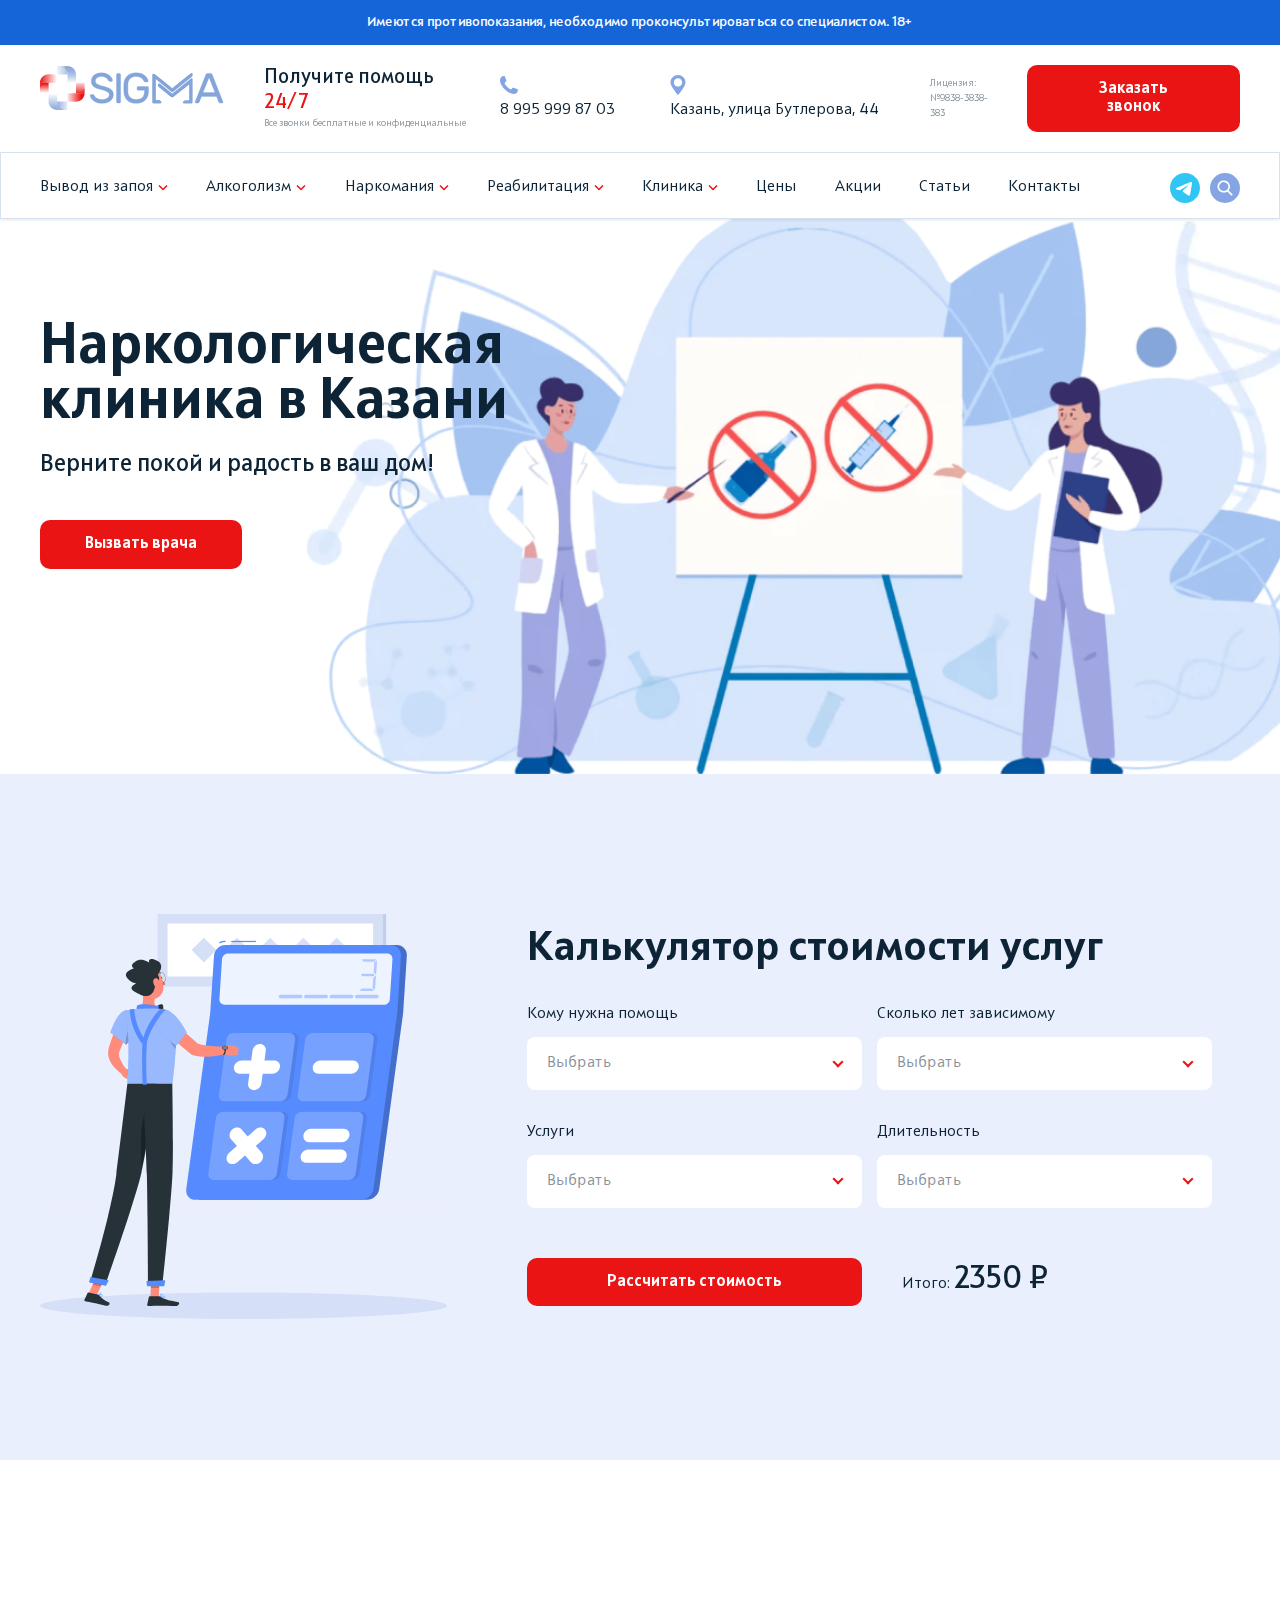
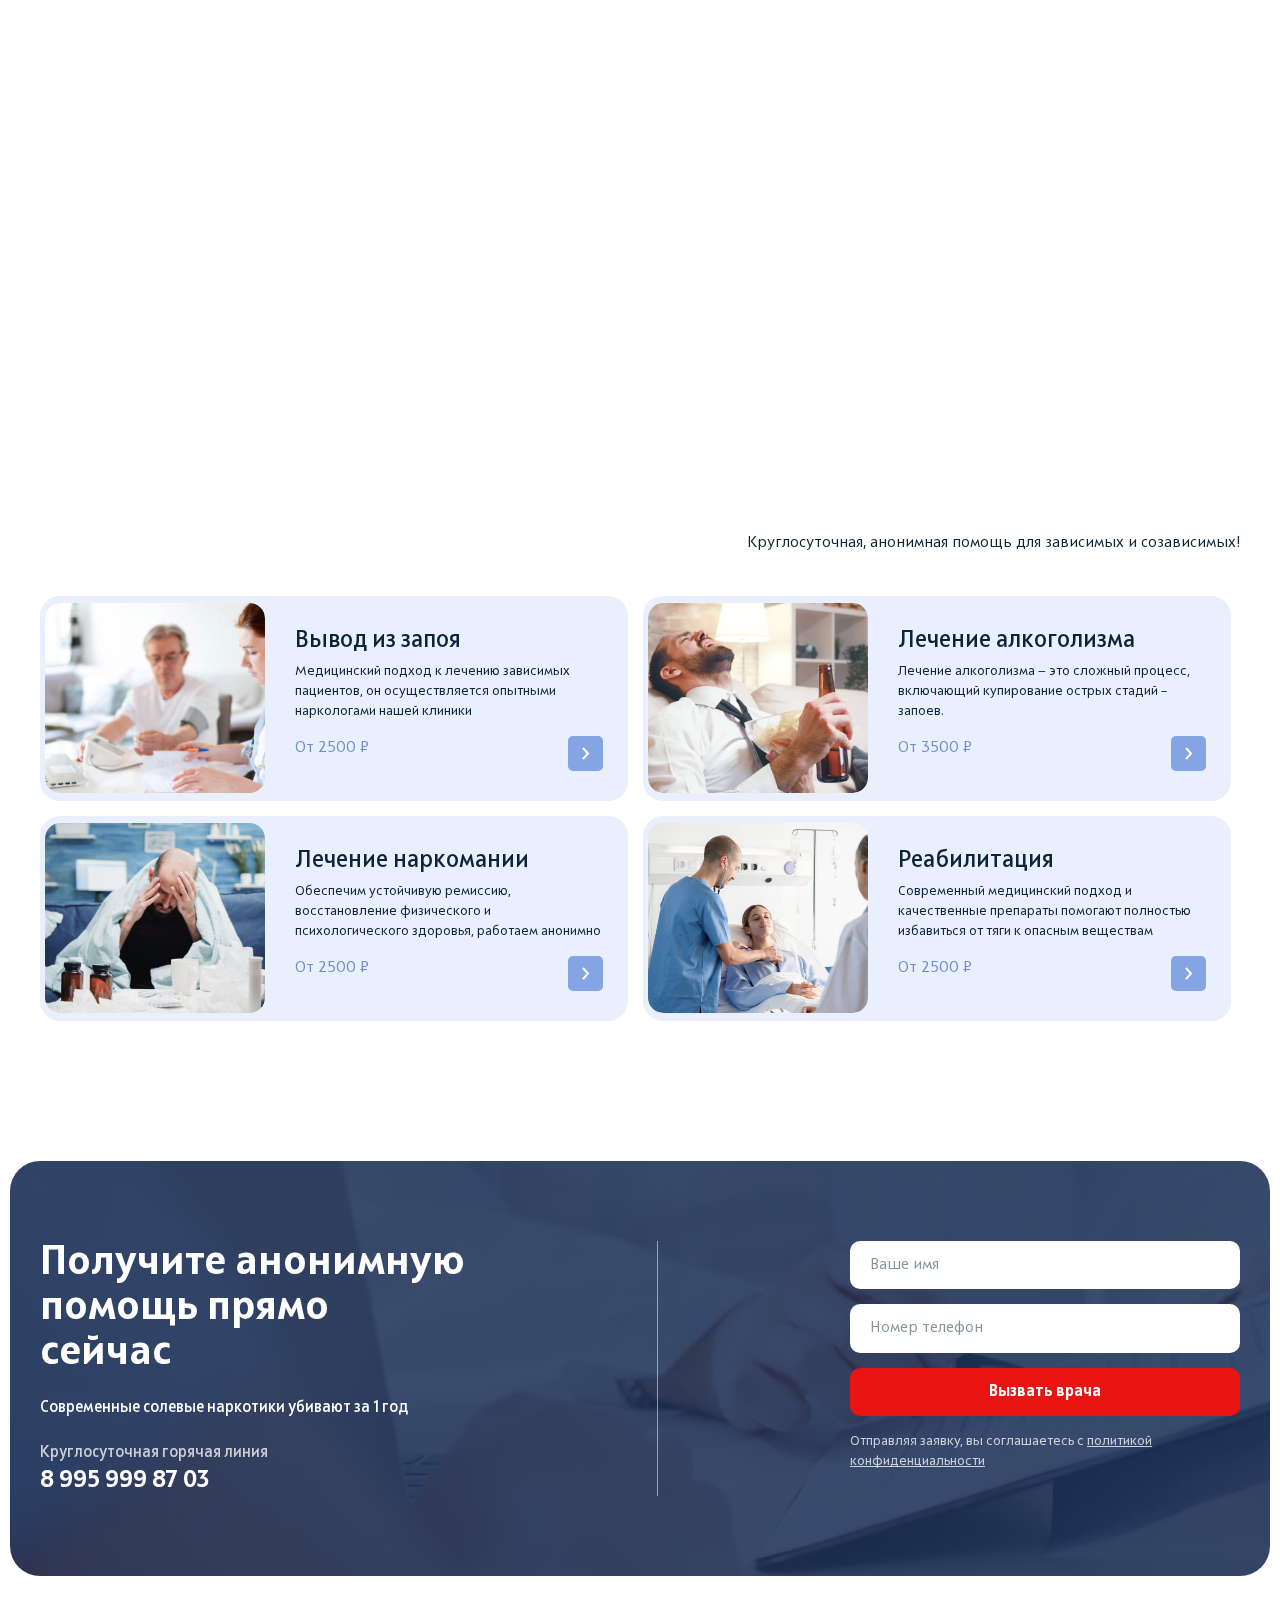
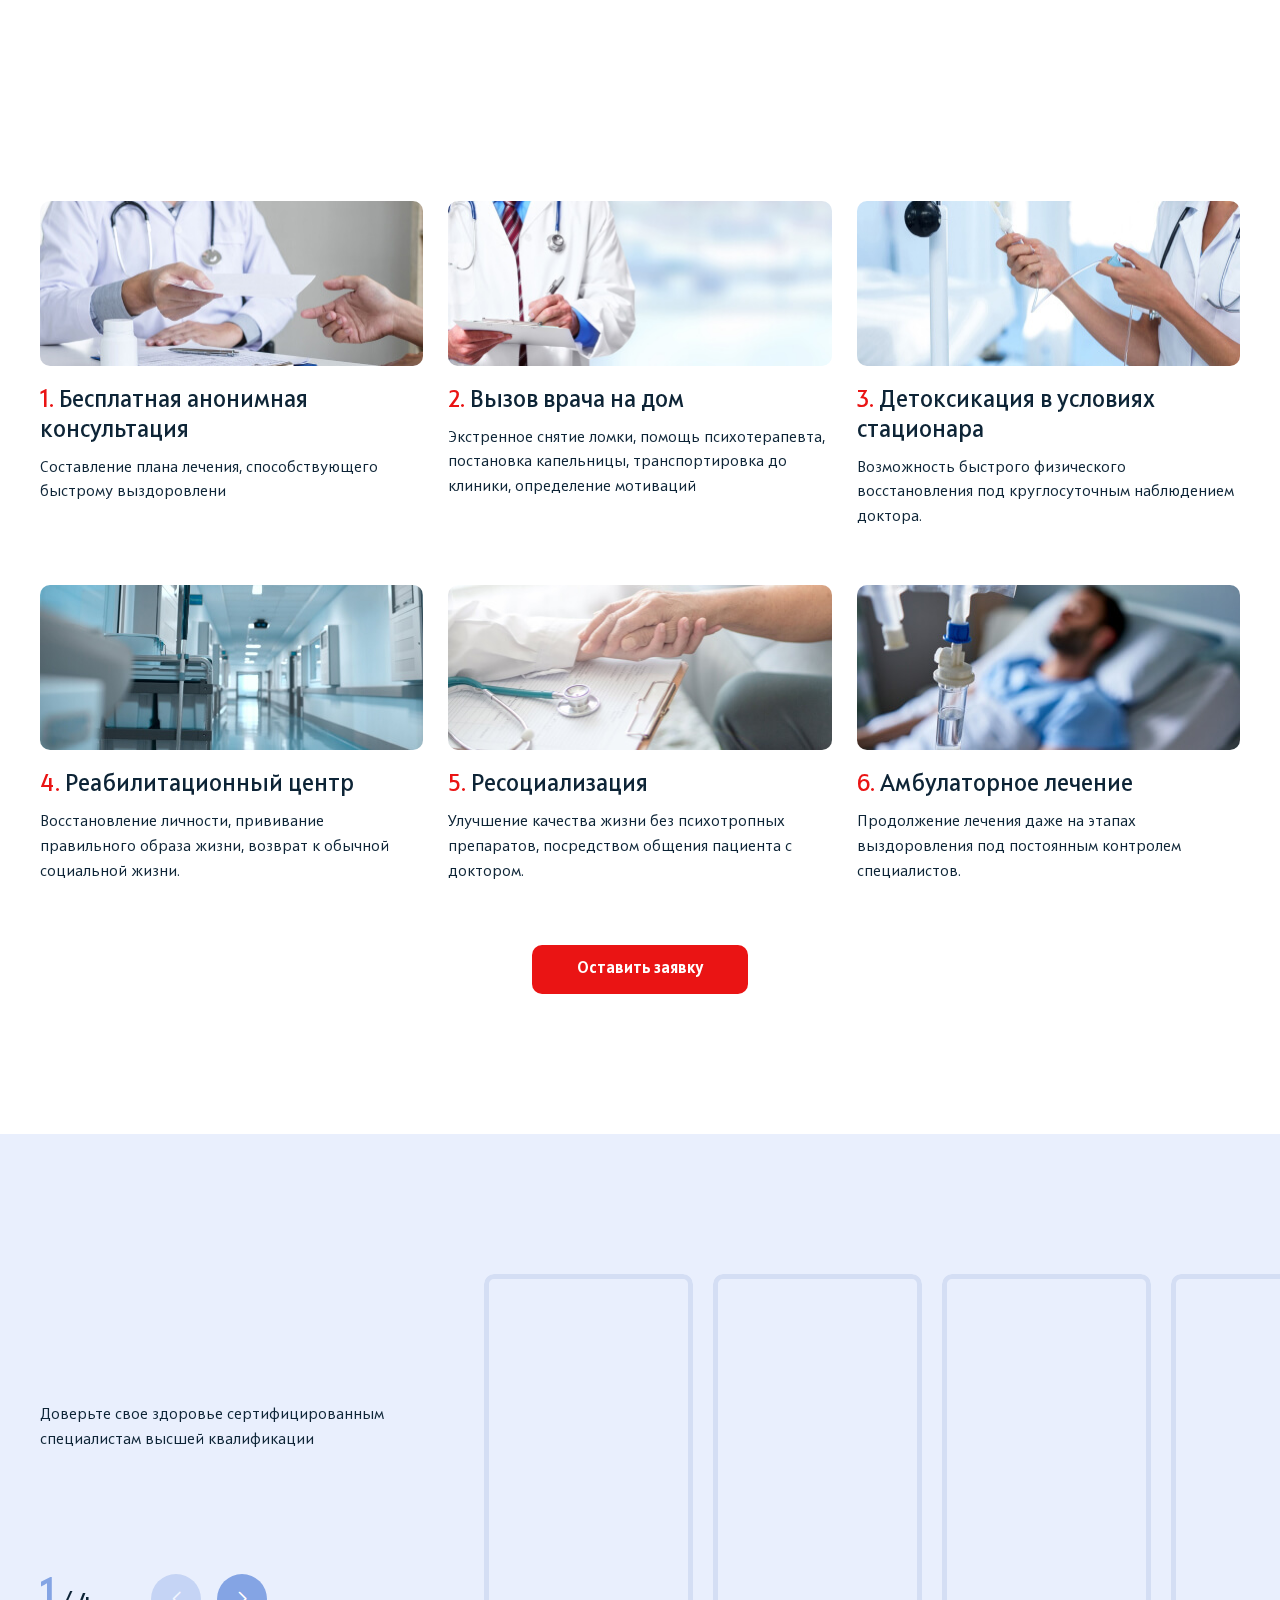
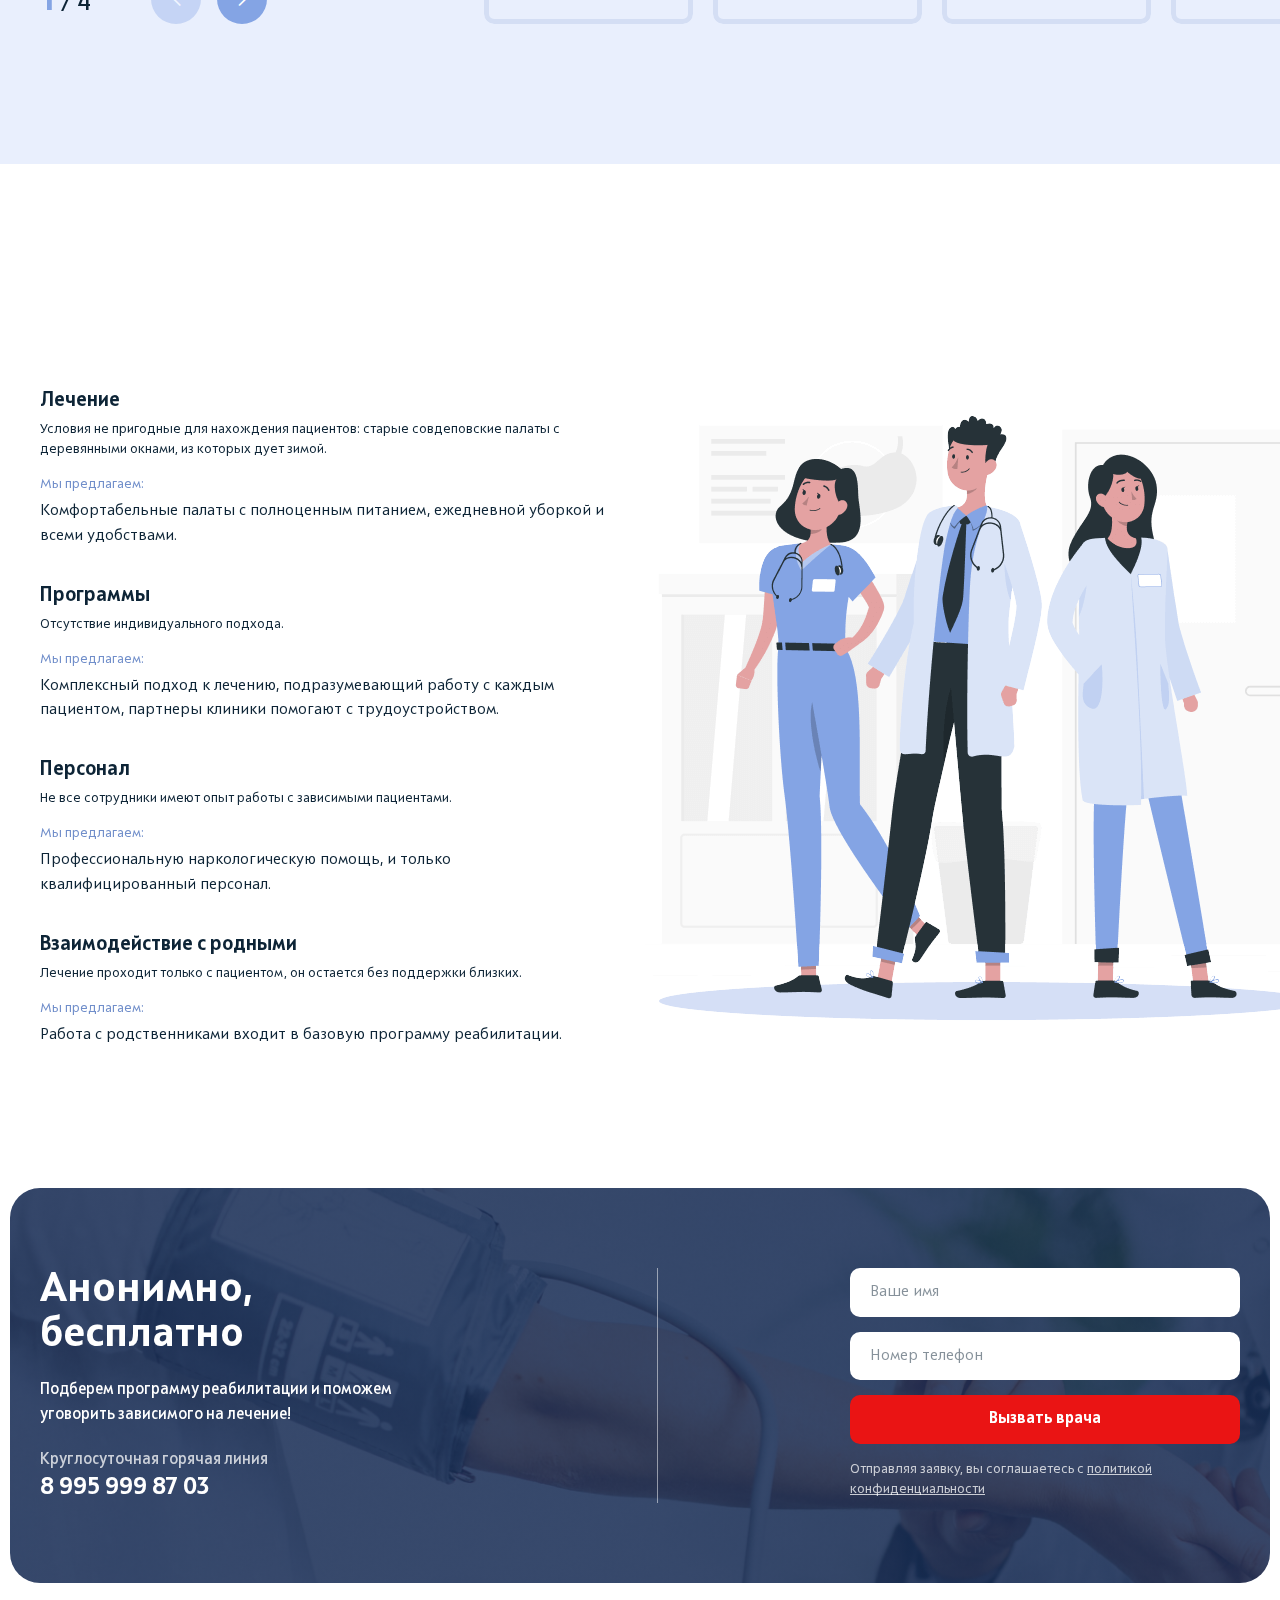
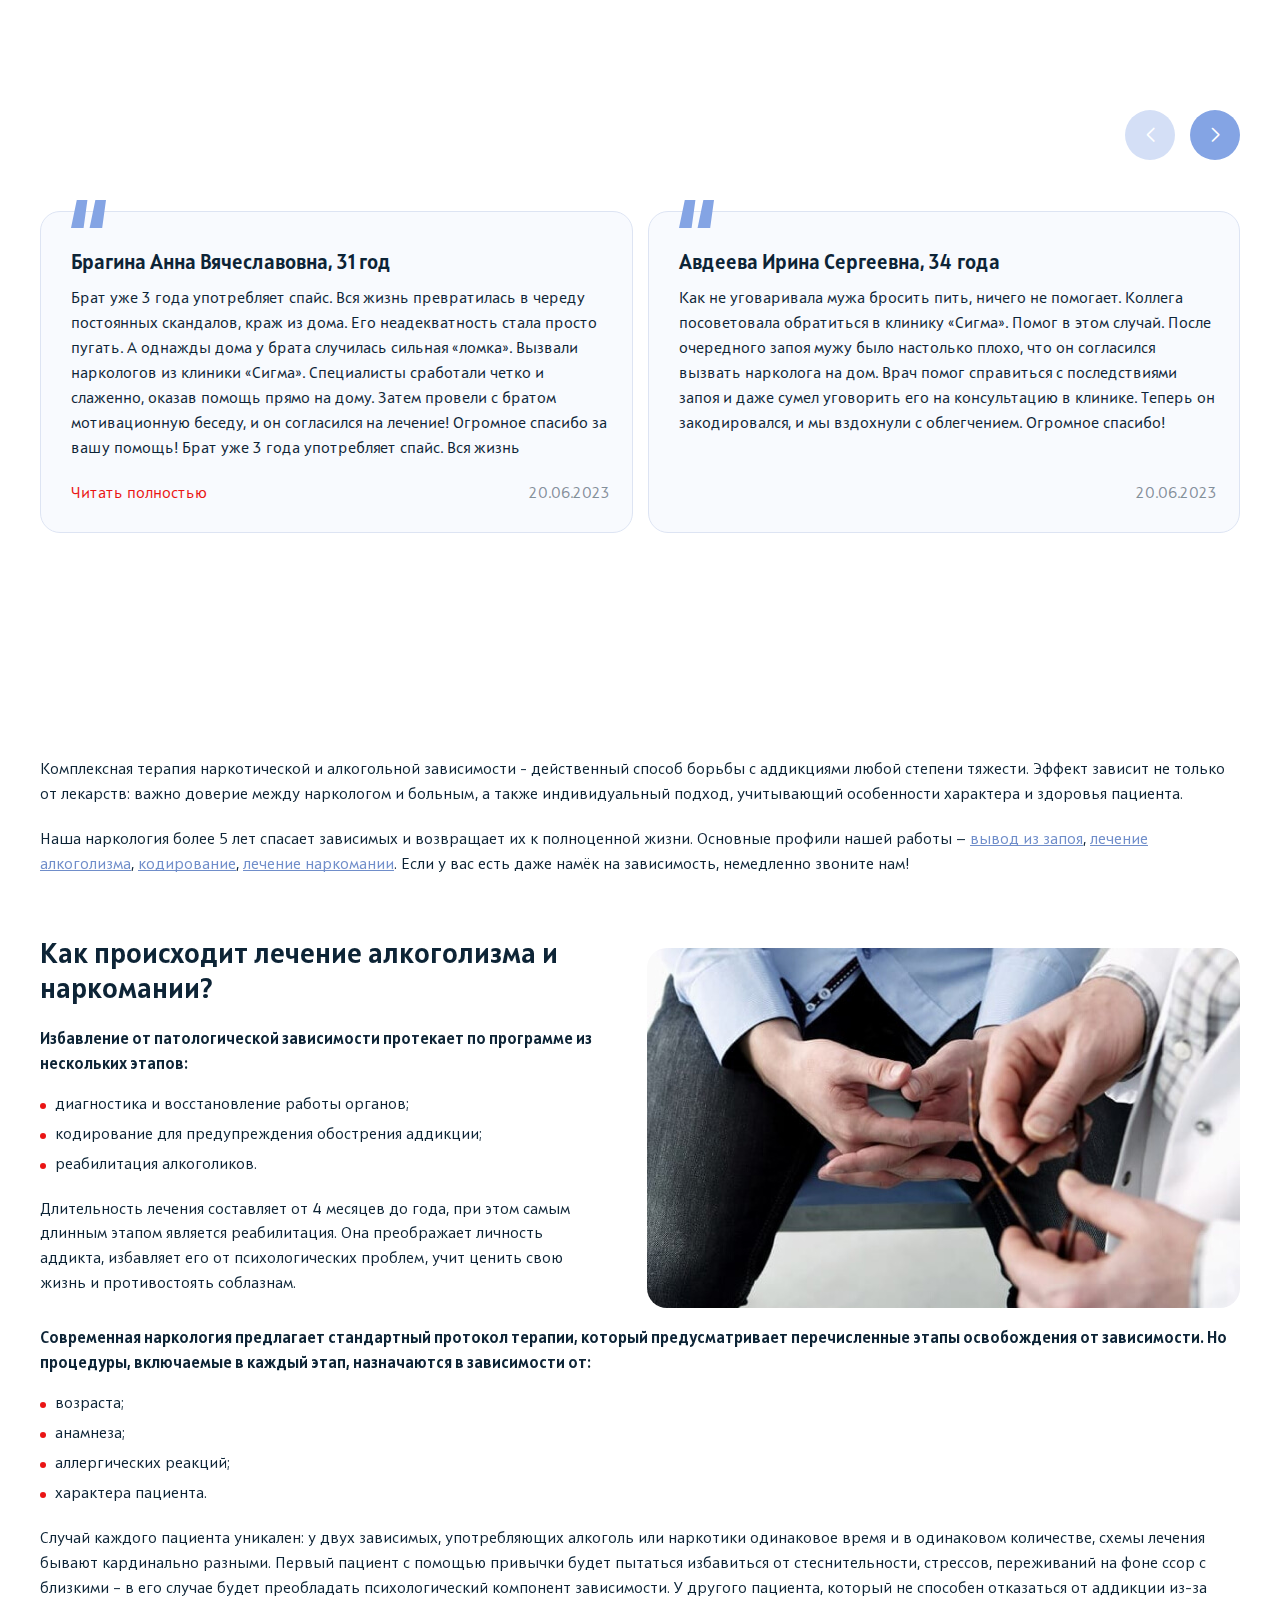
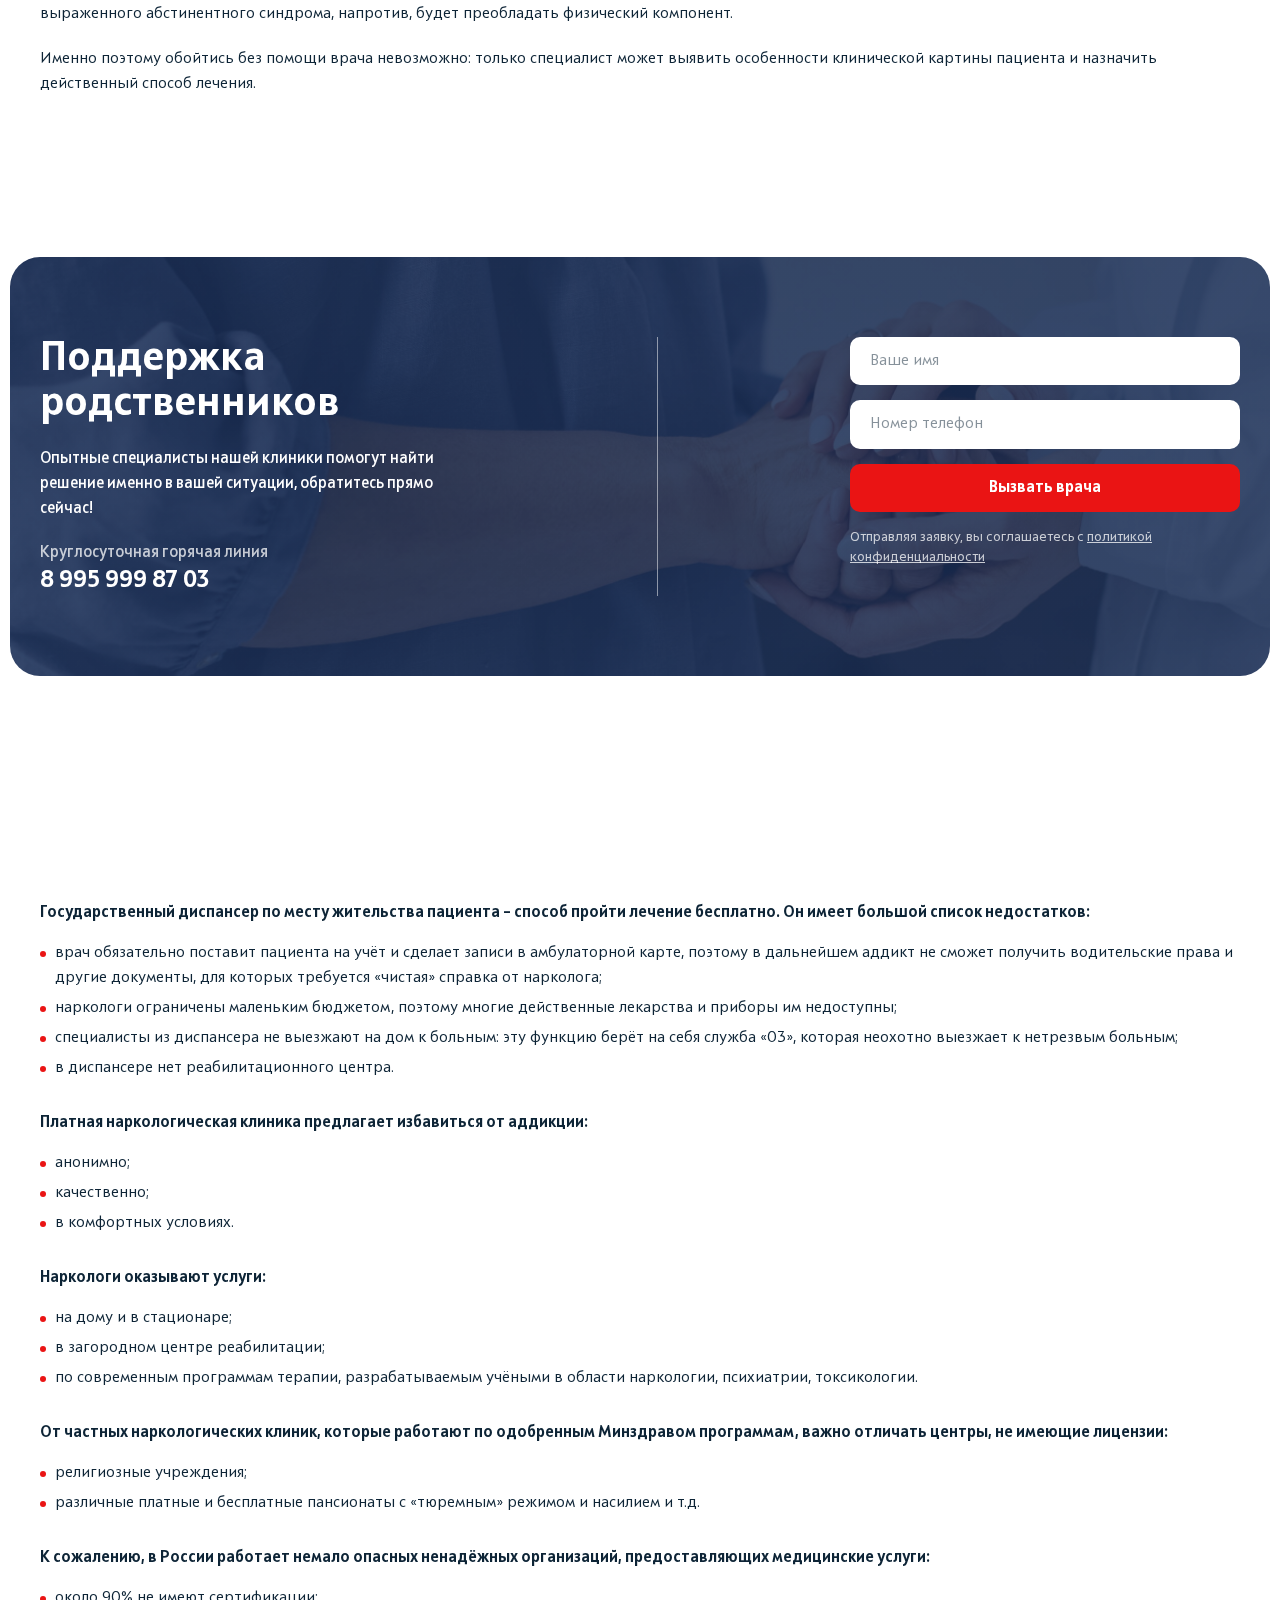
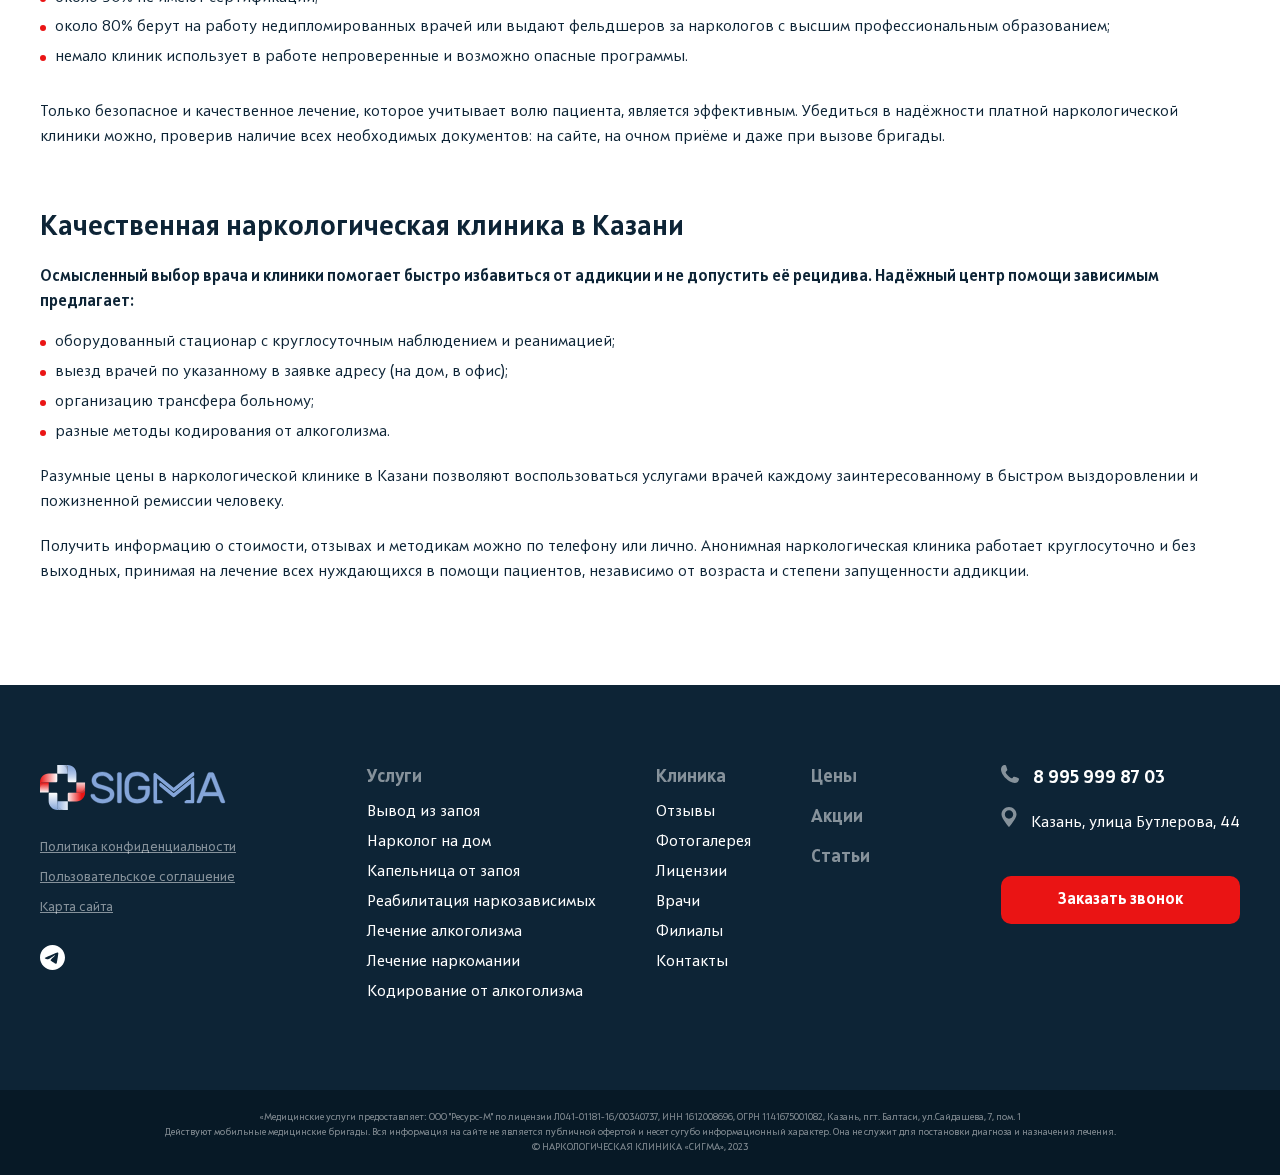
==== commit 4c0c5c7c: "Add files via upload" ====
--- a/index.html
+++ b/index.html
@@ -32,8 +32,8 @@
                         <div class="header__midle_right">
                             <a href="index.html" class="header__logo logo">
                                 <picture class="logo__picture">
-                                    <source srcset="assets/img/Logo.svg" type="image/svg+xml">
-                                    <img src="assets/img/Logo.png" alt="Logo">
+                                    <source srcset="assets/img/logo.svg" type="image/svg+xml">
+                                    <img src="assets/img/logo.png" alt="Logo">
                                 </picture>
                             </a>        
 
@@ -891,8 +891,8 @@
                     <div class="footer__info">
                         <a href="index.html" class="footer__logo logo">
                             <picture class="logo__picture">
-                                <source srcset="assets/img/Logo.svg" type="image/svg+xml">
-                                <img src="assets/img/Logo.png" alt="Logo">
+                                <source srcset="assets/img/logo.svg" type="image/svg+xml">
+                                <img src="assets/img/logo.png" alt="Logo">
                             </picture>
                         </a>
                         
